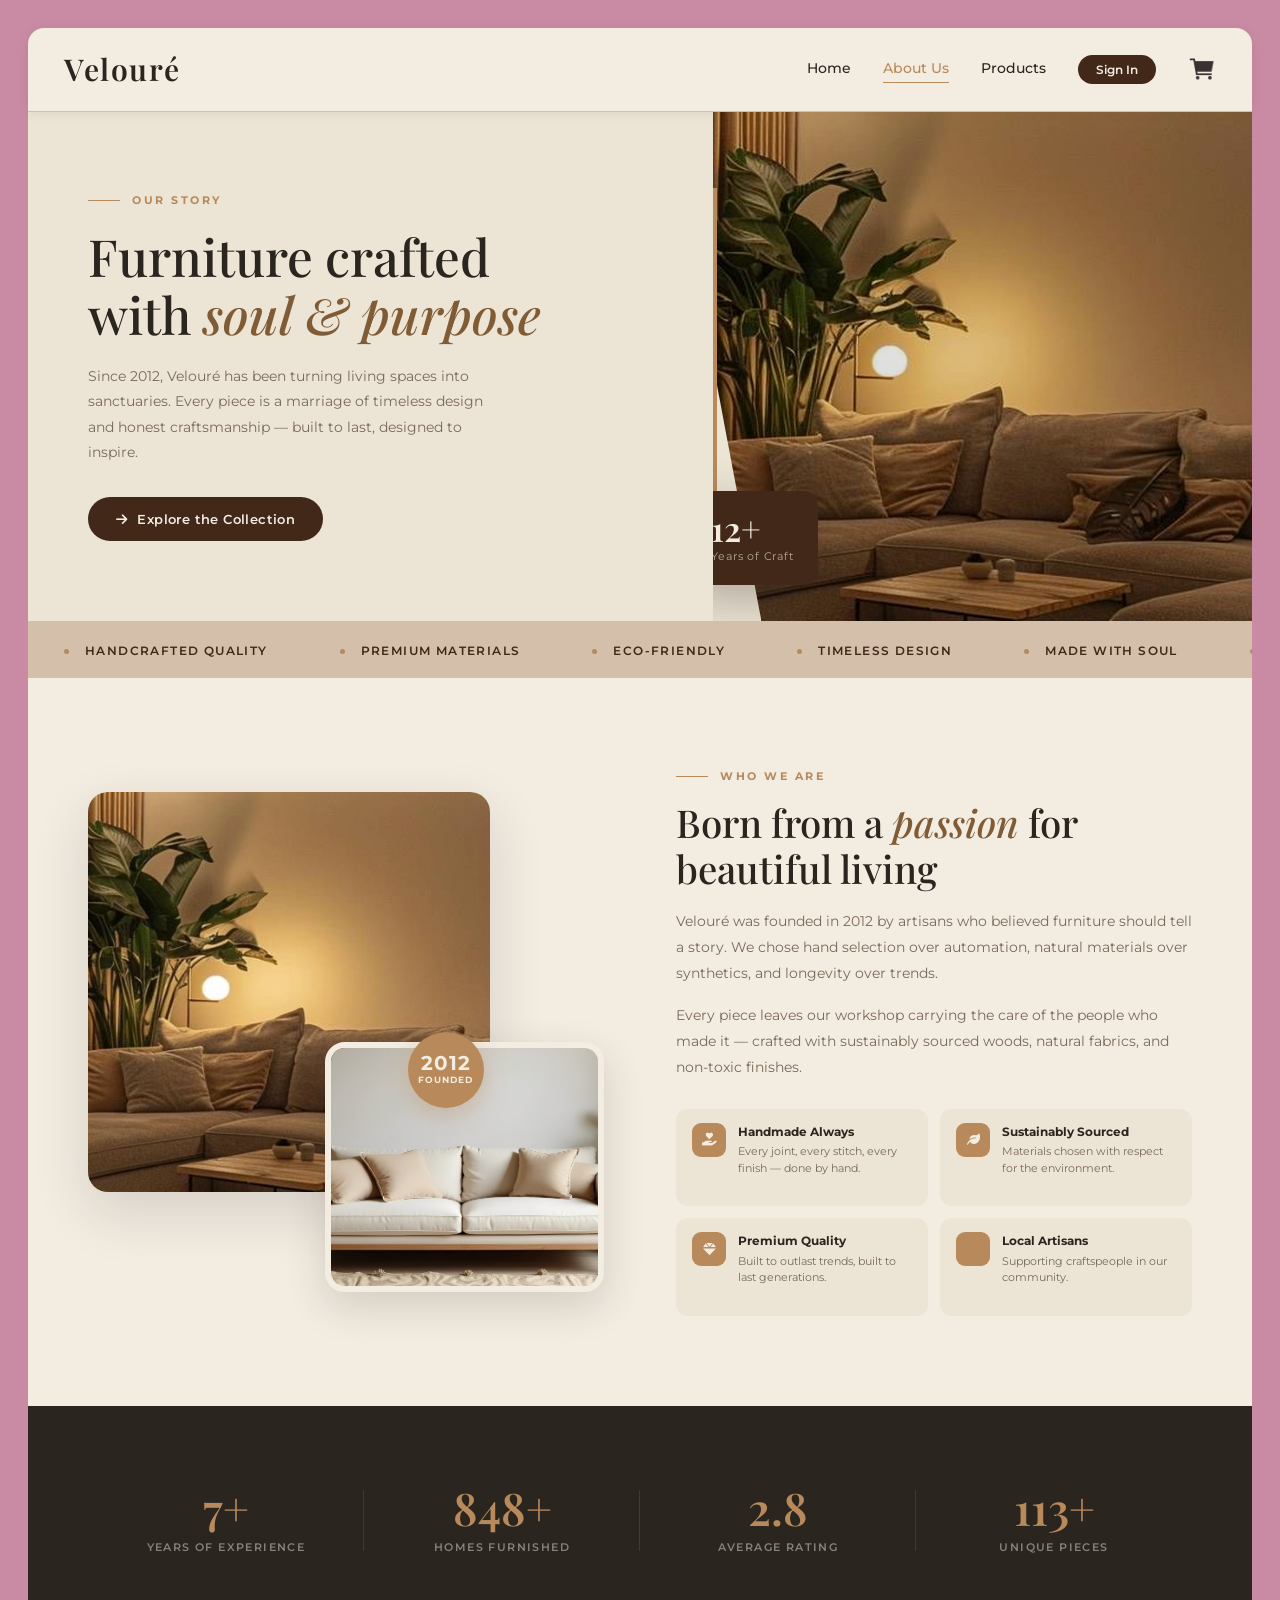
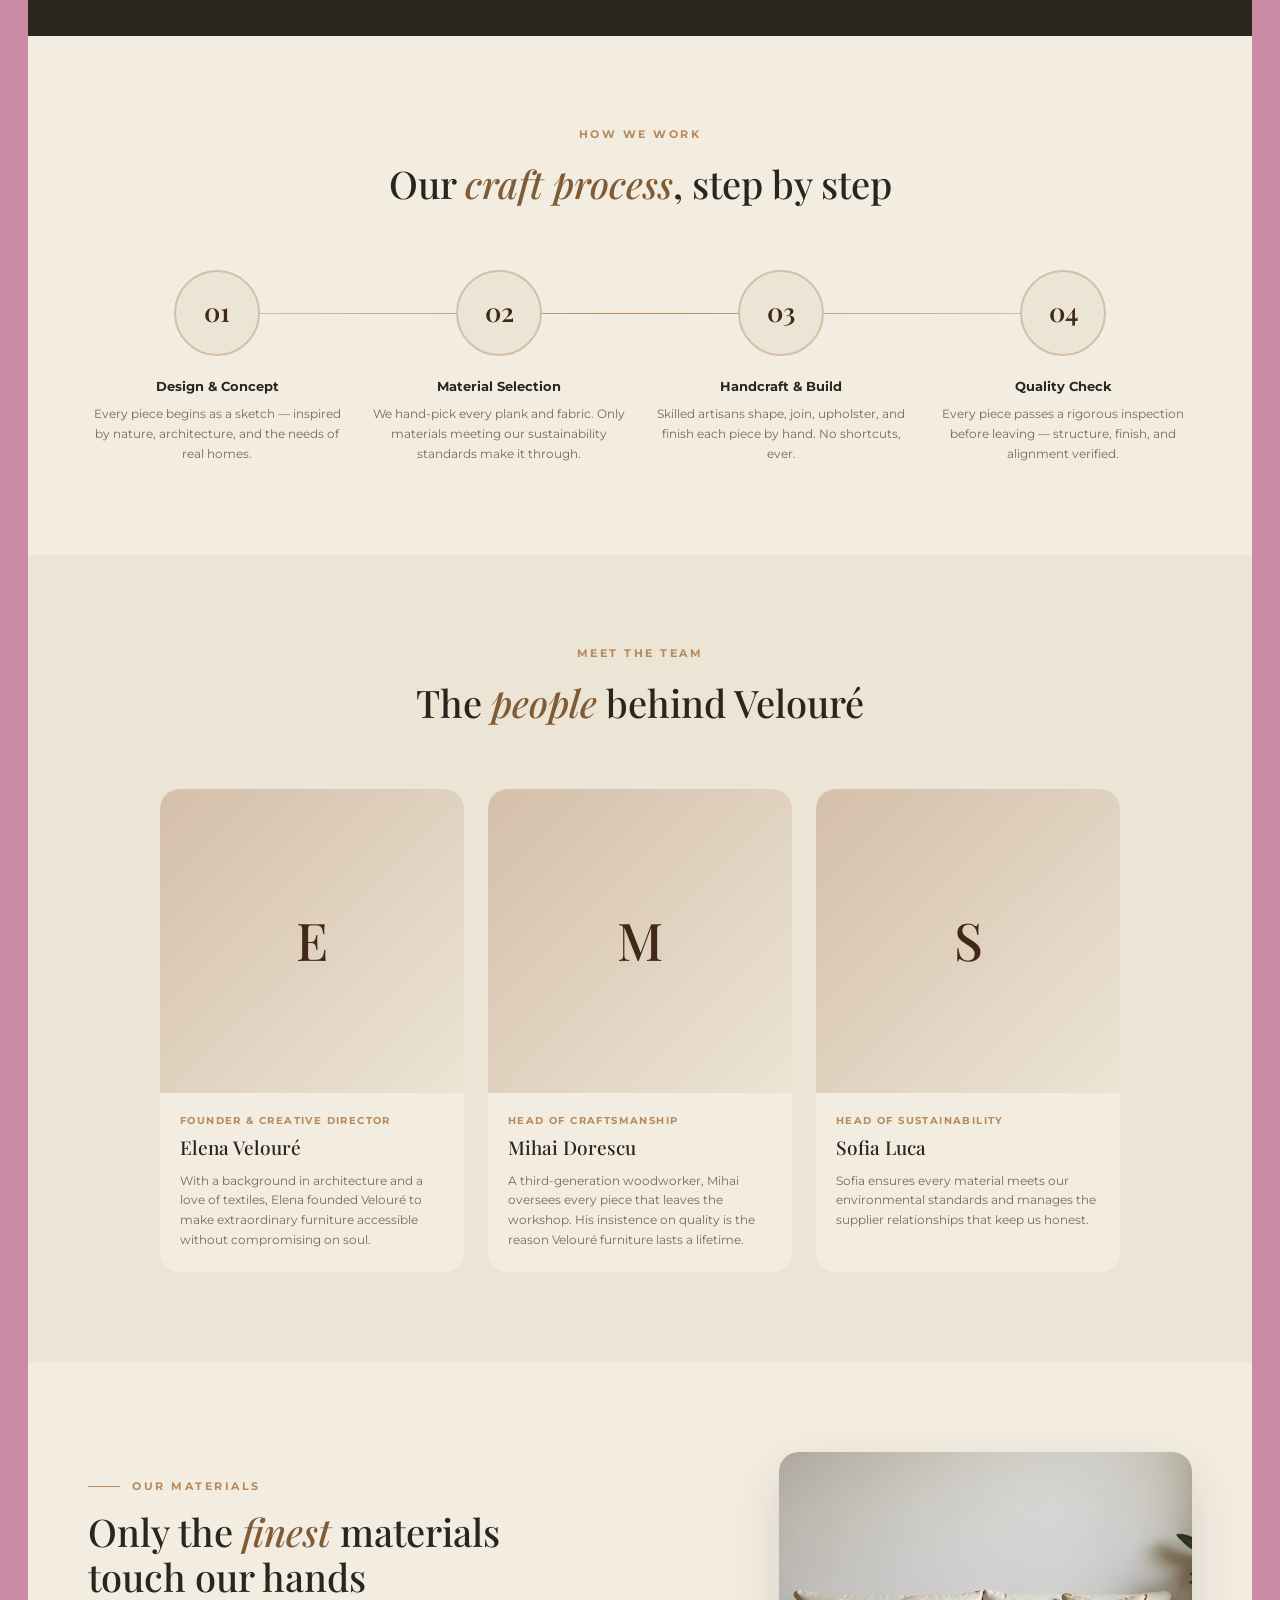
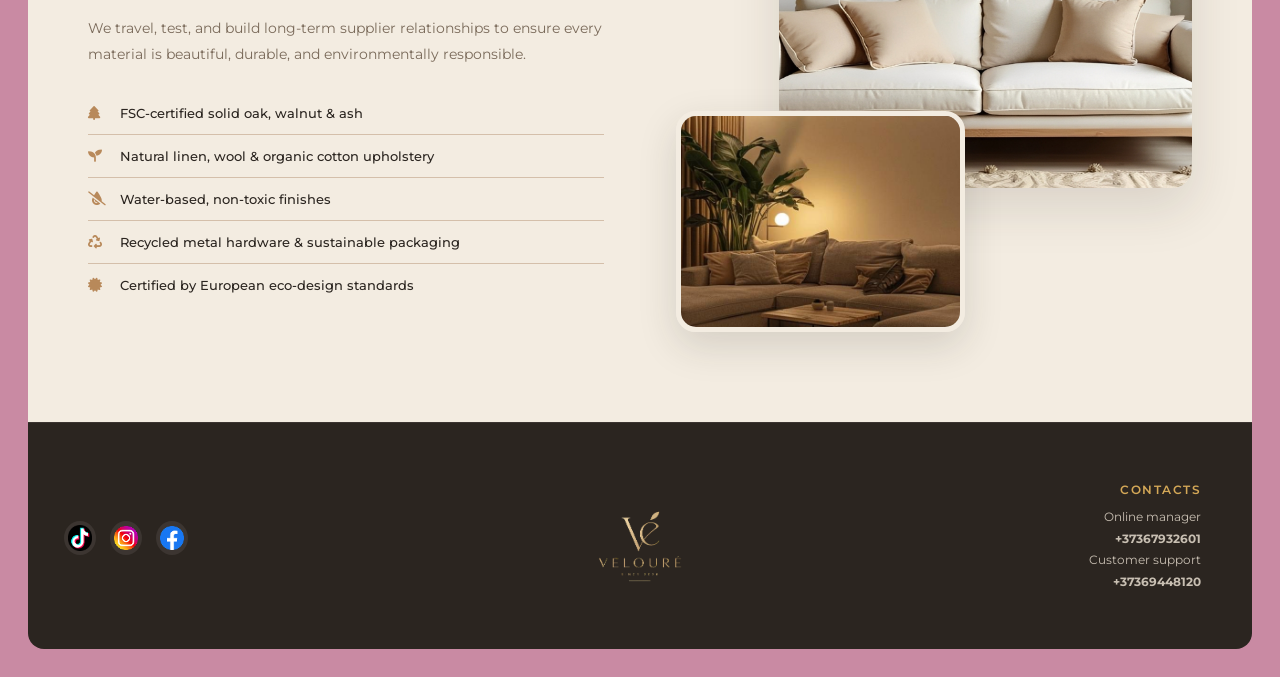
==== about.html @ 5eaf5b2e "hihihi" ====
<!DOCTYPE html>
<html lang="en">
<head>
  <meta charset="UTF-8">
  <meta name="viewport" content="width=device-width, initial-scale=1.0">
  <title>Velouré — About Us</title>
  <link rel="stylesheet" href="https://cdnjs.cloudflare.com/ajax/libs/font-awesome/6.0.0/css/all.min.css">
  <link href="https://fonts.googleapis.com/css2?family=Montserrat:wght@300;400;500;600;700&display=swap" rel="stylesheet">
  <link href="https://fonts.googleapis.com/css2?family=Playfair+Display:ital,wght@0,400..900;1,400..900&display=swap" rel="stylesheet">
  <link rel="stylesheet" href="style.css">
  <style>
    :root {
      --cream: #f3ece1; --beige: #ece4d4; --tan: #d4bfaa;
      --gold: #b8895a;  --brown: #412819; --dark: #2b2520;
      --pink: #c98aa3;  --muted: #7a6a5a; --warm: #805c36;
    }
    *, *::before, *::after { box-sizing: border-box; margin: 0; padding: 0; }
    html { scroll-behavior: smooth; }
    body { font-family: "Montserrat", sans-serif; background: var(--pink); padding: 28px; color: var(--dark); -webkit-font-smoothing: antialiased; overflow-x: hidden; }
    img { max-width: 100%; display: block; }
    a { text-decoration: none; color: inherit; }

    /* ── NAVBAR ── */
    .navbar { display:flex; align-items:center; justify-content:space-between; padding:18px 36px; background:var(--cream); border-radius:16px 16px 0 0; border-bottom:1.5px solid var(--tan); box-shadow:0 2px 12px rgba(65,40,25,.07); position:relative; z-index:100; }
    .logo { font-family:"Playfair Display",serif; font-size:30px; font-weight:600; letter-spacing:1.5px; color:var(--dark); }
    .nav-links { display:flex; align-items:center; gap:32px; margin-left:auto; }
    .nav-links a { font-size:14px; font-weight:500; color:var(--dark); position:relative; transition:color .25s; }
    .nav-links a::after { content:""; position:absolute; left:0; bottom:-3px; width:0; height:1px; background:var(--gold); transition:width .3s; }
    .nav-links a:hover { color:var(--gold); }
    .nav-links a:hover::after, .nav-links a.active::after { width:100%; }
    .nav-links a.active { color:var(--gold); }
    .nav-links img { width:28px; height:28px; object-fit:contain; cursor:pointer; transition:transform .25s; }
    .nav-links img:hover { transform:scale(1.12); }

    /* ── HERO ── */
    .about-hero { background:var(--cream); display:flex; align-items:stretch; min-height:500px; overflow:hidden; }
    .hero-left { flex:1; background:var(--beige); padding:80px 60px; display:flex; flex-direction:column; justify-content:center; position:relative; z-index:2; }
    .hero-left::after { content:""; position:absolute; right:-48px; top:0; bottom:0; width:96px; background:var(--beige); clip-path:polygon(0 0,0% 100%,100% 100%); z-index:1; }

    .hero-eyebrow { font-size:11px; font-weight:700; letter-spacing:2.5px; text-transform:uppercase; color:var(--gold); margin-bottom:18px; display:flex; align-items:center; gap:12px; }
    .hero-eyebrow::before { content:""; display:block; width:32px; height:1px; background:var(--gold); }

    .hero-left h1 { font-family:"Playfair Display",serif; font-size:clamp(32px,4vw,58px); font-weight:500; line-height:1.15; color:var(--dark); margin-bottom:20px; }
    .hero-left h1 em { font-style:italic; color:var(--warm); }
    .hero-left p { font-size:14px; line-height:1.8; color:var(--muted); max-width:420px; margin-bottom:32px; }

    .hero-cta { display:inline-flex; align-items:center; gap:10px; background:var(--brown); color:var(--cream); padding:12px 28px; border-radius:30px; font-size:13px; font-weight:600; letter-spacing:.4px; transition:background .25s, transform .2s; width:fit-content; }
    .hero-cta:hover { background:#6b4226; transform:translateY(-2px); }

    .hero-right { width:44%; position:relative; overflow:hidden; }
    .hero-right img { width:100%; height:100%; object-fit:cover; filter:brightness(.88) saturate(1.1); }
    .hero-right::before { content:""; position:absolute; left:0; top:15%; bottom:15%; width:4px; background:var(--gold); z-index:3; }

    .hero-stat-card { position:absolute; bottom:36px; left:-26px; background:var(--brown); color:var(--cream); border-radius:14px; padding:20px 24px; z-index:4; box-shadow:0 16px 48px rgba(43,37,32,.3); animation:floatIn .8s .3s ease both; }
    @keyframes floatIn { from{opacity:0;transform:translateY(16px)} to{opacity:1;transform:translateY(0)} }
    .hero-stat-card .hsc-num { font-family:"Playfair Display",serif; font-size:34px; font-weight:600; line-height:1; margin-bottom:3px; }
    .hero-stat-card .hsc-lbl { font-size:11px; opacity:.65; letter-spacing:.8px; }

    /* ── MARQUEE ── */
    .marquee-strip { background:var(--tan); padding:16px 0; overflow:hidden; white-space:nowrap; }
    .marquee-track { display:inline-flex; animation:marquee 28s linear infinite; }
    .marquee-item { display:inline-flex; align-items:center; gap:16px; padding:0 36px; font-size:12px; font-weight:600; text-transform:uppercase; letter-spacing:1.4px; color:var(--brown); }
    .marquee-dot { width:5px; height:5px; background:var(--gold); border-radius:50%; flex-shrink:0; }
    @keyframes marquee { 0%{transform:translateX(0)} 100%{transform:translateX(-50%)} }

    /* ── STORY ── */
    .story-section { background:var(--cream); padding:90px 60px; }
    .story-inner { display:grid; grid-template-columns:1fr 1fr; gap:72px; max-width:1140px; margin:0 auto; align-items:center; }

    .story-images { position:relative; height:500px; }
    .story-img-main { position:absolute; top:0; left:0; width:78%; height:80%; border-radius:20px; overflow:hidden; box-shadow:0 20px 56px rgba(43,37,32,.14); }
    .story-img-main img { width:100%; height:100%; object-fit:cover; }
    .story-img-accent { position:absolute; bottom:0; right:0; width:54%; height:50%; border-radius:20px; overflow:hidden; border:6px solid var(--cream); box-shadow:0 14px 40px rgba(43,37,32,.16); }
    .story-img-accent img { width:100%; height:100%; object-fit:cover; }
    .year-badge { position:absolute; top:48%; left:62%; background:var(--gold); color:var(--cream); border-radius:50%; width:76px; height:76px; display:flex; flex-direction:column; align-items:center; justify-content:center; font-size:9px; font-weight:700; letter-spacing:1px; text-transform:uppercase; z-index:5; box-shadow:0 8px 24px rgba(184,137,90,.4); }
    .year-badge span { font-size:20px; font-weight:700; line-height:1; }

    .section-eyebrow { font-size:11px; font-weight:700; letter-spacing:2.5px; text-transform:uppercase; color:var(--gold); margin-bottom:14px; display:flex; align-items:center; gap:12px; }
    .section-eyebrow::before { content:""; display:block; width:32px; height:1px; background:var(--gold); }

    .story-text h2 { font-family:"Playfair Display",serif; font-size:clamp(26px,3vw,40px); font-weight:500; line-height:1.2; color:var(--dark); margin-bottom:18px; }
    .story-text h2 em { font-style:italic; color:var(--warm); }
    .story-text p { font-size:14px; line-height:1.85; color:var(--muted); margin-bottom:16px; }

    .story-values { display:grid; grid-template-columns:1fr 1fr; gap:12px; margin-top:28px; }
    .sv-item { background:var(--beige); border-radius:12px; padding:14px 16px; display:flex; align-items:flex-start; gap:12px; transition:transform .25s, box-shadow .25s; }
    .sv-item:hover { transform:translateY(-3px); box-shadow:0 8px 24px rgba(43,37,32,.09); }
    .sv-icon { width:34px; height:34px; flex-shrink:0; background:var(--gold); border-radius:9px; display:flex; align-items:center; justify-content:center; color:var(--cream); font-size:13px; }
    .sv-info h4 { font-size:12px; font-weight:700; color:var(--dark); margin-bottom:2px; }
    .sv-info p { font-size:11px; color:var(--muted); line-height:1.5; }

    /* ── STATS ── */
    .stats-band { background:var(--dark); padding:64px 60px; }
    .stats-inner { max-width:1140px; margin:0 auto; display:grid; grid-template-columns:repeat(4,1fr); }
    .stat-block { text-align:center; padding:16px 10px; position:relative; }
    .stat-block:not(:last-child)::after { content:""; position:absolute; right:0; top:20%; bottom:20%; width:1px; background:rgba(246,241,234,.1); }
    .stat-block .sb-num { font-family:"Playfair Display",serif; font-size:clamp(34px,3.5vw,50px); font-weight:600; color:var(--gold); line-height:1; margin-bottom:8px; }
    .stat-block .sb-lbl { font-size:11px; font-weight:600; letter-spacing:1.4px; text-transform:uppercase; color:rgba(246,241,234,.45); }

    /* ── PROCESS ── */
    .process-section { background:var(--cream); padding:90px 60px; }
    .section-header { text-align:center; margin-bottom:56px; }
    .section-header .eyebrow { font-size:11px; font-weight:700; letter-spacing:2.5px; text-transform:uppercase; color:var(--gold); margin-bottom:12px; }
    .section-header h2 { font-family:"Playfair Display",serif; font-size:clamp(24px,3vw,38px); font-weight:500; color:var(--dark); }
    .section-header h2 em { font-style:italic; color:var(--warm); }

    .process-grid { display:grid; grid-template-columns:repeat(4,1fr); gap:24px; max-width:1140px; margin:0 auto; position:relative; }
    .process-grid::before { content:""; position:absolute; top:43px; left:calc(12.5% + 10px); right:calc(12.5% + 10px); height:1px; background:linear-gradient(to right,var(--tan),var(--gold),var(--tan)); z-index:0; }

    .process-step { text-align:center; position:relative; z-index:1; opacity:0; transform:translateY(18px); transition:opacity .5s ease,transform .5s ease; }
    .process-step.show { opacity:1; transform:translateY(0); }
    .ps-num { width:86px; height:86px; border-radius:50%; background:var(--beige); border:2px solid var(--tan); display:flex; align-items:center; justify-content:center; margin:0 auto 20px; font-family:"Playfair Display",serif; font-size:26px; font-weight:600; color:var(--brown); transition:background .3s,border-color .3s,transform .3s; }
    .process-step:hover .ps-num { background:var(--gold); border-color:var(--gold); color:var(--cream); transform:scale(1.07); }
    .ps-title { font-size:13px; font-weight:700; color:var(--dark); margin-bottom:8px; }
    .ps-desc { font-size:12px; color:var(--muted); line-height:1.7; }

    /* ── TEAM ── */
    .team-section { background:var(--beige); padding:90px 60px; }
    .team-grid { display:grid; grid-template-columns:repeat(3,1fr); gap:24px; max-width:960px; margin:48px auto 0; }

    .team-card { background:var(--cream); border-radius:20px; overflow:hidden; opacity:0; transform:translateY(22px); transition:opacity .5s ease,transform .5s ease,box-shadow .3s; }
    .team-card.show { opacity:1; transform:translateY(0); }
    .team-card:hover { transform:translateY(-5px); box-shadow:0 18px 48px rgba(43,37,32,.13); }

    .tc-avatar { width:100%; aspect-ratio:1; background:linear-gradient(135deg,var(--tan) 0%,var(--beige) 100%); display:flex; align-items:center; justify-content:center; font-family:"Playfair Display",serif; font-size:52px; color:var(--brown); font-weight:500; }
    .tc-body { padding:20px 20px 22px; }
    .tc-role { font-size:10px; font-weight:700; letter-spacing:1.4px; text-transform:uppercase; color:var(--gold); margin-bottom:5px; }
    .tc-name { font-family:"Playfair Display",serif; font-size:19px; font-weight:500; color:var(--dark); margin-bottom:8px; }
    .tc-bio { font-size:12px; color:var(--muted); line-height:1.65; }

    /* ── MATERIALS ── */
    .materials-section { background:var(--cream); padding:90px 60px; }
    .materials-inner { max-width:1140px; margin:0 auto; display:grid; grid-template-columns:1fr 1fr; gap:72px; align-items:center; }
    .mat-text h2 { font-family:"Playfair Display",serif; font-size:clamp(24px,3vw,38px); font-weight:500; color:var(--dark); margin-bottom:16px; line-height:1.2; }
    .mat-text h2 em { font-style:italic; color:var(--warm); }
    .mat-text p { font-size:14px; line-height:1.85; color:var(--muted); margin-bottom:24px; }
    .mat-list { list-style:none; }
    .mat-list li { display:flex; align-items:center; gap:14px; padding:11px 0; border-bottom:1px solid var(--tan); font-size:13px; color:var(--dark); font-weight:500; }
    .mat-list li:last-child { border:none; }
    .mat-list li i { color:var(--gold); font-size:14px; width:18px; flex-shrink:0; }

    .mat-visual { position:relative; height:480px; }
    .mat-img-a { position:absolute; top:0; right:0; width:80%; height:70%; border-radius:20px; overflow:hidden; box-shadow:0 20px 50px rgba(43,37,32,.13); }
    .mat-img-a img { width:100%; height:100%; object-fit:cover; }
    .mat-img-b { position:absolute; bottom:0; left:0; width:56%; height:46%; border-radius:20px; overflow:hidden; border:5px solid var(--cream); box-shadow:0 14px 38px rgba(43,37,32,.15); }
    .mat-img-b img { width:100%; height:100%; object-fit:cover; }

    /* ── FOOTER ── */
    .footer { background:var(--dark); color:var(--cream); padding:40px 36px 36px; display:grid; grid-template-columns:1fr 1fr 1fr; align-items:center; gap:30px; border-top:1px solid rgba(246,241,234,.08); border-radius:0 0 16px 16px; }
    .footer-social { display:flex; gap:14px; }
    .footer-social a { width:32px; height:34px; display:flex; align-items:center; justify-content:center; border-radius:50%; background:rgba(246,241,234,.08); transition:background .25s,transform .25s; }
    .footer-social a:hover { background:rgba(246,241,234,.18); transform:translateY(-2px); }
    .footer-social img { width:24px; height:26px; object-fit:contain; }
    .footer-logo { display:flex; justify-content:center; }
    .footer-logo img { width:150px; height:150px; object-fit:contain; }
    .footer-contact { text-align:right; padding:0 15px; }
    .footer-contact h3 { font-size:12px; font-weight:600; margin-bottom:8px; letter-spacing:1.5px; text-transform:uppercase; color:#d4a857; }
    .footer-contact p { font-size:12px; color:#c8bfb2; margin-bottom:3px; }

    /* ── REVEAL ── */
    .reveal { opacity:0; transform:translateY(24px); transition:opacity .6s ease,transform .6s ease; }
    .reveal.show { opacity:1; transform:translateY(0); }

    /* ── NAV AUTH ── */
    .btn-sign { background:var(--brown); color:var(--cream); padding:7px 18px; border-radius:20px; font-size:12px; font-weight:600; font-family:"Montserrat",sans-serif; border:none; cursor:pointer; transition:background .25s; }
    .btn-sign:hover { background:#6b4226; }
    .user-pill { display:flex; align-items:center; gap:7px; background:var(--beige); border-radius:20px; padding:6px 14px 6px 10px; font-size:12px; font-weight:600; color:var(--brown); cursor:pointer; border:1px solid var(--tan); }

    /* ── HAMBURGER ── */
    .hamburger { display:none; flex-direction:column; gap:5px; padding:6px; background:none; border:none; cursor:pointer; }
    .hamburger span { display:block; width:22px; height:2px; background:var(--dark); border-radius:2px; transition:transform .3s,opacity .3s; }
    .hamburger.open span:nth-child(1) { transform:translateY(7px) rotate(45deg); }
    .hamburger.open span:nth-child(2) { opacity:0; }
    .hamburger.open span:nth-child(3) { transform:translateY(-7px) rotate(-45deg); }

    /* ── RESPONSIVE ── */
    @media (max-width:1024px) {
      .story-inner, .materials-inner { grid-template-columns:1fr; gap:44px; }
      .story-images, .mat-visual { height:360px; }
      .process-grid { grid-template-columns:repeat(2,1fr); }
      .process-grid::before { display:none; }
      .stats-inner { grid-template-columns:repeat(2,1fr); }
      .team-grid { grid-template-columns:repeat(2,1fr); }
    }
    @media (max-width:720px) {
      body { padding:10px; }
      .about-hero { flex-direction:column; min-height:auto; }
      .hero-left { padding:44px 24px; }
      .hero-left::after { display:none; }
      .hero-right { width:100%; height:260px; }
      .hero-stat-card { left:16px; bottom:16px; }
      .story-section, .process-section, .team-section, .materials-section { padding:60px 24px; }
      .stats-band { padding:48px 24px; }
      .story-values { grid-template-columns:1fr; }
      .team-grid { grid-template-columns:1fr; max-width:340px; }
      .footer { grid-template-columns:1fr; text-align:center; }
      .footer-social, .footer-logo { justify-content:center; }
      .footer-contact { text-align:center; }
      .hamburger { display:flex; }
      .nav-links { display:none; flex-direction:column; position:absolute; top:70px; right:20px; background:var(--cream); border-radius:12px; padding:18px 26px; gap:16px; z-index:99; box-shadow:0 8px 30px rgba(0,0,0,.12); }
      .nav-links.mobile-open { display:flex; }
    }
    @media (max-width:480px) {
      .stats-inner { grid-template-columns:1fr 1fr; }
      .stat-block:not(:last-child)::after { display:none; }
      .process-grid { grid-template-columns:1fr; }
    }
  </style>
</head>
<body>

  <!-- NAVBAR -->
  <header class="navbar">
    <div class="logo">Velouré</div>
    <nav class="nav-links">
      <a href="index.html">Home</a>
      <a href="about.html" class="active">About Us</a>
      <a href="products.html">Products</a>
      <div id="nav-auth"></div>
      <div style="position:relative;display:inline-flex;">
        <img src="images/cart.png" alt="Cart" onclick="window.location.href='cart.html'">
        <span id="cart-badge" style="position:absolute;top:-6px;right:-6px;background:#b8895a;color:#fff;border-radius:50%;width:16px;height:16px;font-size:10px;display:none;align-items:center;justify-content:center;font-weight:600;"></span>
      </div>
    </nav>
  </header>

  <!-- HERO -->
  <section class="about-hero">
    <div class="hero-left">
      <div class="hero-eyebrow">Our Story</div>
      <h1>Furniture crafted<br>with <em>soul & purpose</em></h1>
      <p>Since 2012, Velouré has been turning living spaces into sanctuaries. Every piece is a marriage of timeless design and honest craftsmanship — built to last, designed to inspire.</p>
      <a href="products.html" class="hero-cta">
        <i class="fa-solid fa-arrow-right"></i> Explore the Collection
      </a>
    </div>
    <div class="hero-right">
      <img src="images/image 41.png" alt="Velouré Interior" onerror="this.parentElement.style.background='#d4bfaa'">
      <div class="hero-stat-card">
        <div class="hsc-num">12+</div>
        <div class="hsc-lbl">Years of Craft</div>
      </div>
    </div>
  </section>

  <!-- MARQUEE -->
  <div class="marquee-strip">
    <div class="marquee-track">
      <span class="marquee-item"><span class="marquee-dot"></span>Handcrafted Quality</span>
      <span class="marquee-item"><span class="marquee-dot"></span>Premium Materials</span>
      <span class="marquee-item"><span class="marquee-dot"></span>Eco-Friendly</span>
      <span class="marquee-item"><span class="marquee-dot"></span>Timeless Design</span>
      <span class="marquee-item"><span class="marquee-dot"></span>Made with Soul</span>
      <span class="marquee-item"><span class="marquee-dot"></span>1500+ Homes</span>
      <span class="marquee-item"><span class="marquee-dot"></span>Handcrafted Quality</span>
      <span class="marquee-item"><span class="marquee-dot"></span>Premium Materials</span>
      <span class="marquee-item"><span class="marquee-dot"></span>Eco-Friendly</span>
      <span class="marquee-item"><span class="marquee-dot"></span>Timeless Design</span>
      <span class="marquee-item"><span class="marquee-dot"></span>Made with Soul</span>
      <span class="marquee-item"><span class="marquee-dot"></span>1500+ Homes</span>
    </div>
  </div>

  <!-- STORY -->
  <section class="story-section">
    <div class="story-inner">
      <div class="story-images reveal">
        <div class="story-img-main">
          <img src="images/image 41.png" alt="Workshop" onerror="this.parentElement.style.background='#ece4d4'">
        </div>
        <div class="story-img-accent">
          <img src="images/image-40.png" alt="Detail" onerror="this.parentElement.style.background='#d4bfaa'">
        </div>
        <div class="year-badge"><span>2012</span>Founded</div>
      </div>

      <div class="story-text reveal">
        <div class="section-eyebrow">Who We Are</div>
        <h2>Born from a <em>passion</em> for beautiful living</h2>
        <p>Velouré was founded in 2012 by artisans who believed furniture should tell a story. We chose hand selection over automation, natural materials over synthetics, and longevity over trends.</p>
        <p>Every piece leaves our workshop carrying the care of the people who made it — crafted with sustainably sourced woods, natural fabrics, and non-toxic finishes.</p>

        <div class="story-values">
          <div class="sv-item">
            <div class="sv-icon"><i class="fa-solid fa-hand-holding-heart"></i></div>
            <div class="sv-info"><h4>Handmade Always</h4><p>Every joint, every stitch, every finish — done by hand.</p></div>
          </div>
          <div class="sv-item">
            <div class="sv-icon"><i class="fa-solid fa-leaf"></i></div>
            <div class="sv-info"><h4>Sustainably Sourced</h4><p>Materials chosen with respect for the environment.</p></div>
          </div>
          <div class="sv-item">
            <div class="sv-icon"><i class="fa-solid fa-gem"></i></div>
            <div class="sv-info"><h4>Premium Quality</h4><p>Built to outlast trends, built to last generations.</p></div>
          </div>
          <div class="sv-item">
            <div class="sv-icon"><i class="fa-solid fa-people-group"></i></div>
            <div class="sv-info"><h4>Local Artisans</h4><p>Supporting craftspeople in our community.</p></div>
          </div>
        </div>
      </div>
    </div>
  </section>

  <!-- STATS -->
  <section class="stats-band">
    <div class="stats-inner">
      <div class="stat-block">
        <div class="sb-num" data-target="12" data-suffix="+">0</div>
        <div class="sb-lbl">Years of Experience</div>
      </div>
      <div class="stat-block">
        <div class="sb-num" data-target="1500" data-suffix="+">0</div>
        <div class="sb-lbl">Homes Furnished</div>
      </div>
      <div class="stat-block">
        <div class="sb-num" data-target="4.9" data-decimal="1">0</div>
        <div class="sb-lbl">Average Rating</div>
      </div>
      <div class="stat-block">
        <div class="sb-num" data-target="200" data-suffix="+">0</div>
        <div class="sb-lbl">Unique Pieces</div>
      </div>
    </div>
  </section>

  <!-- PROCESS -->
  <section class="process-section">
    <div class="section-header reveal">
      <div class="eyebrow">How We Work</div>
      <h2>Our <em>craft process</em>, step by step</h2>
    </div>
    <div class="process-grid">
      <div class="process-step">
        <div class="ps-num">01</div>
        <div class="ps-title">Design & Concept</div>
        <div class="ps-desc">Every piece begins as a sketch — inspired by nature, architecture, and the needs of real homes.</div>
      </div>
      <div class="process-step">
        <div class="ps-num">02</div>
        <div class="ps-title">Material Selection</div>
        <div class="ps-desc">We hand-pick every plank and fabric. Only materials meeting our sustainability standards make it through.</div>
      </div>
      <div class="process-step">
        <div class="ps-num">03</div>
        <div class="ps-title">Handcraft & Build</div>
        <div class="ps-desc">Skilled artisans shape, join, upholster, and finish each piece by hand. No shortcuts, ever.</div>
      </div>
      <div class="process-step">
        <div class="ps-num">04</div>
        <div class="ps-title">Quality Check</div>
        <div class="ps-desc">Every piece passes a rigorous inspection before leaving — structure, finish, and alignment verified.</div>
      </div>
    </div>
  </section>

  <!-- TEAM -->
  <section class="team-section">
    <div class="section-header reveal">
      <div class="eyebrow">Meet the Team</div>
      <h2>The <em>people</em> behind Velouré</h2>
    </div>
    <div class="team-grid">
      <div class="team-card reveal">
        <div class="tc-avatar">E</div>
        <div class="tc-body">
          <div class="tc-role">Founder & Creative Director</div>
          <div class="tc-name">Elena Velouré</div>
          <div class="tc-bio">With a background in architecture and a love of textiles, Elena founded Velouré to make extraordinary furniture accessible without compromising on soul.</div>
        </div>
      </div>
      <div class="team-card reveal">
        <div class="tc-avatar">M</div>
        <div class="tc-body">
          <div class="tc-role">Head of Craftsmanship</div>
          <div class="tc-name">Mihai Dorescu</div>
          <div class="tc-bio">A third-generation woodworker, Mihai oversees every piece that leaves the workshop. His insistence on quality is the reason Velouré furniture lasts a lifetime.</div>
        </div>
      </div>
      <div class="team-card reveal">
        <div class="tc-avatar">S</div>
        <div class="tc-body">
          <div class="tc-role">Head of Sustainability</div>
          <div class="tc-name">Sofia Luca</div>
          <div class="tc-bio">Sofia ensures every material meets our environmental standards and manages the supplier relationships that keep us honest.</div>
        </div>
      </div>
    </div>
  </section>

  <!-- MATERIALS -->
  <section class="materials-section">
    <div class="materials-inner">
      <div class="mat-text reveal">
        <div class="section-eyebrow">Our Materials</div>
        <h2>Only the <em>finest</em> materials touch our hands</h2>
        <p>We travel, test, and build long-term supplier relationships to ensure every material is beautiful, durable, and environmentally responsible.</p>
        <ul class="mat-list">
          <li><i class="fa-solid fa-tree"></i> FSC-certified solid oak, walnut & ash</li>
          <li><i class="fa-solid fa-seedling"></i> Natural linen, wool & organic cotton upholstery</li>
          <li><i class="fa-solid fa-droplet-slash"></i> Water-based, non-toxic finishes</li>
          <li><i class="fa-solid fa-recycle"></i> Recycled metal hardware & sustainable packaging</li>
          <li><i class="fa-solid fa-certificate"></i> Certified by European eco-design standards</li>
        </ul>
      </div>
      <div class="mat-visual reveal">
        <div class="mat-img-a">
          <img src="images/image-40.png" alt="Materials" onerror="this.parentElement.style.background='#ece4d4'">
        </div>
        <div class="mat-img-b">
          <img src="images/image 41.png" alt="Fabric" onerror="this.parentElement.style.background='#d4bfaa'">
        </div>
      </div>
    </div>
  </section>

  <!-- FOOTER -->
  <footer class="footer">
    <div class="footer-social">
      <a href="https://www.tiktok.com/@sweet.corineisan?_r=1&_t=ZS-95hrFQTZhNU"><img src="images/tiktok.png" alt="TikTok"></a>
      <a href="https://www.instagram.com/corina__654?igsh=MTZzbm1tYWtoM2xhbA%3D%3D&utm_source=qr"><img src="images/instagram.png" alt="Instagram"></a>
      <a href="https://www.facebook.com/share/1TyGj3JLKG/?mibextid=wwXIfr"><img src="images/facebook.png" alt="Facebook"></a>
    </div>
    <div class="footer-logo"><img src="images/logo alb.png" alt="Velouré logo"></div>
    <div class="footer-contact">
      <h3>Contacts</h3>
      <p>Online manager</p><p><b>+37367932601</b></p>
      <p>Customer support</p><p><b>+37369448120</b></p>
    </div>
  </footer>

  <script src="script.js"></script>
  <script>
    /* Nav auth */
    function renderAuth() {
      const w = document.getElementById("nav-auth"); if (!w) return;
      try {
        const u = JSON.parse(localStorage.getItem("velour_user"));
        w.innerHTML = u
          ? `<div class="user-pill"><i class="fa-regular fa-circle-user"></i>${u.name.split(" ")[0]}</div>`
          : `<button class="btn-sign" onclick="window.location.href='cart.html'">Sign In</button>`;
      } catch { w.innerHTML = `<button class="btn-sign" onclick="window.location.href='cart.html'">Sign In</button>`; }
    }

    /* Cart badge */
    function syncBadge() {
      try {
        const n = (JSON.parse(localStorage.getItem("velour_cart_items") || "[]")).reduce((s,i)=>s+i.qty,0);
        const b = document.getElementById("cart-badge");
        if (b) { b.textContent = n; b.style.display = n > 0 ? "flex" : "none"; }
      } catch {}
    }

    /* Scroll reveal */
    const obs = new IntersectionObserver(entries => {
      entries.forEach(e => { if (e.isIntersecting) { e.target.classList.add("show"); obs.unobserve(e.target); } });
    }, { threshold: 0.12 });
    document.querySelectorAll(".reveal, .process-step, .team-card").forEach(el => obs.observe(el));

    /* Stagger delays */
    document.querySelectorAll(".process-step").forEach((el, i) => el.style.transitionDelay = `${i * 110}ms`);
    document.querySelectorAll(".team-card").forEach((el, i) => el.style.transitionDelay = `${i * 90}ms`);

    /* Counter animation */
    const cObs = new IntersectionObserver(entries => {
      entries.forEach(e => {
        if (!e.isIntersecting) return;
        cObs.unobserve(e.target);
        const el = e.target;
        const target = parseFloat(el.dataset.target);
        const suffix = el.dataset.suffix || "";
        const isDecimal = !!el.dataset.decimal;
        let start = 0;
        const inc = target / (1500 / 16);
        const timer = setInterval(() => {
          start = Math.min(start + inc, target);
          el.textContent = (isDecimal ? start.toFixed(1) : Math.round(start).toLocaleString()) + suffix;
          if (start >= target) clearInterval(timer);
        }, 16);
      });
    }, { threshold: 0.5 });
    document.querySelectorAll(".sb-num[data-target]").forEach(el => cObs.observe(el));

    /* Mobile nav */
    (function() {
      const nb = document.querySelector(".navbar");
      if (!nb || nb.querySelector(".hamburger")) return;
      const h = document.createElement("button");
      h.className = "hamburger"; h.setAttribute("aria-label", "Toggle menu");
      h.innerHTML = "<span></span><span></span><span></span>";
      nb.appendChild(h);
      const nav = document.querySelector(".nav-links");
      h.addEventListener("click", () => { h.classList.toggle("open"); nav.classList.toggle("mobile-open"); });
    })();

    renderAuth();
    syncBadge();
  </script>
</body>
</html>
---- style.css ----
@import url("https://fonts.googleapis.com/css2?family=Montserrat:wght@300;400;500;600;700&display=swap");
@import url("https://fonts.googleapis.com/css2?family=Playfair+Display:ital,wght@0,400..900;1,400..900&display=swap");
*,
*::before,
*::after {
  box-sizing: border-box;
  margin: 0;
  padding: 0;
}

html { 
    scroll-behavior: smooth; 
}

body {
  font-family: "Montserrat", system-ui, sans-serif;
  color: #2b2520;
  background: #c98aa3;
  line-height: 1.55;
  -webkit-font-smoothing: antialiased;
  overflow-x: hidden;
  padding: 28px;
}

img {
     max-width: 100%; 
    display: block; 
}

a { 
    text-decoration: none; 
    color: inherit; 
}

button { 
    font-family: inherit; 
    cursor: pointer; 
    border: none; 
    background: none; 
}

/* navbar */
.navbar {
  display: flex;
  align-items: center;
  justify-content: space-between;
  padding: 18px 36px;
  background: #f3ece1;
  border-radius: 16px 16px 0 0;
}

.logo {
  font-size: 32px;
  font-weight: 600;
  letter-spacing: 1.5px;
  color: #2b2520;
}

.nav-right { 
    display: none; 
}

.nav-links {
  display: flex;
  align-items: center;
  gap: 34px;
  margin-left: auto;
}

.nav-links a {
  font-size: 18px;
  font-weight: 500;
  color: #2b2520;
  position: relative;
  transition: color 0.25s ease;
}
.nav-links a::after {
  content: "";
  position: absolute;
  left: 0; bottom: -4px;
  width: 0; height: 1px;
  background: #b8895a;
  transition: width 0.3s ease;
}
.nav-links a:hover { color: #b8895a; }
.nav-links a:hover::after { width: 100%; }

.nav-links img {
  width: 32px; height: 32px;
  object-fit: contain;
  cursor: pointer;
  transition: transform 0.25s ease;
}
.nav-links img:hover { transform: scale(1.12); }

/* hero */
h1{ 
  font-size: clamp(24px, 4vw, 48px);
}

h2{
  font-size: clamp(20px, 3vw, 32px);
}

p{
  font-size: clamp(14px, 1.5vw, 18px);
}
.hero {
  position: relative;
  background: #f3ece1;
  padding: 0 36px 36px;
  display: flex;
  justify-content: center;
}

/* wrap hero image + text into one rounded card */
.hero-image {
  position: relative;
  width: 100%;
  border-radius: 18px;
  overflow: hidden;
  aspect-ratio: 16 / 9;
  background: #d8c9b6;
}

.hero-image img {
  width: 100%;
  height: 100%;
  object-fit: cover;
  display: block;
}

.hero-text {
  position: absolute;
  top: 50%;
  left: 50%;
  transform: translate(-50%, -50%);
  padding: 0 20px;
  text-align: center;
  z-index: 2;
  color: #2b2520;
  width: 90%;
  max-width: 600px;
  font-family: "Playfair Display", serif;
}

/* Move .hero-text inside .hero-image visually using absolute layout
   (the original HTML keeps them as siblings, so we anchor against .hero) */
.hero { position: relative; }
.hero .hero-text {
  position: absolute;
  top: 14%;
  left: 50%;
  transform: translateX(-50%);
}


.hero-text h1 {
  font-size: clamp(28px, 5vw, 64px);
  font-weight: 500;
  line-height: 1.2;
  margin-bottom: 22px;
  color: #805C36;
}

.hero-text button {
  background: #412819;
  color: #f3ece1;
  padding: 11px 30px;
  border-radius: 30px;
  font-size: clamp(14px, 1.5vw, 16px);
  font-weight: 500;
  letter-spacing: 0.5px;
  transition: transform 0.25s ease, background 0.25s ease;
}
.hero-text button:hover {
  background: #4a3d33;
  transform: translateY(-2px);
}

/* benefits  */
.benefits {
  display: flex;
  justify-content: center;
  gap: 80px;
  padding: 36px 36px;
  background: #ece4d4;
  flex-wrap: wrap;
}

.benefit {
  display: flex;
  flex-direction: column;
  align-items: center;
  gap: 10px;
  text-align: center;
}

.benefit-icon {
  width: 64px; height: 64px;
  object-fit: contain;
  opacity: 0.85;
}

.benefit p {
  font-size: 24px;
  font-weight: 500;
  color: #362A16;
  letter-spacing: 0.4px;
}

/* products */
.products {
  background: #f3ece1;
  padding-bottom: 80px;
  position: relative;
  overflow: hidden;
}

/* big "Featured Collection" band on grey */
.scroll-text {
  width: 100%;
  overflow: hidden;
  background: #b9b3aa;
  padding: 22px 0;
}

.scroll-track {
  display: flex;
  gap: 80px;
  width: max-content;
  animation: marquee 32s linear infinite;
}

.scroll-track span {
  font-size: clamp(40px, 5.2vw, 64px);
  font-weight: 500;
  white-space: nowrap;
  color: #2b2520;
  letter-spacing: 0.5px;
}

@keyframes marquee {
  0%   { transform: translateX(0); }
  100% { transform: translateX(-50%); }
}

/* featured center area: product grid + arrows */
.product-grid {
  display: grid;
  grid-template-columns: 1fr auto 1fr;
  align-items: center;
  gap: 30px;
  padding: 60px 70px 0;
  position: relative;
  overflow-x: auto;
  scroll-behavior: smooth;
}

/* hide the 4th card visually — Figma shows only 3 in featured row */
.product-grid .card:nth-child(4) { display: none; }

.card {
  background: #ece4d4;
  border-radius: 16px;
  padding: 24px 18px 20px;
  text-align: center;
  transition: transform 0.4s ease, box-shadow 0.4s ease, opacity 0.6s ease;
}

.card img {
  width: 100%;
  height: 180px;
  object-fit: contain;
  margin-bottom: 14px;
}

.card h3 {
  font-size: 14px;
  font-weight: 500;
  margin-bottom: 4px;
  color: #2b2520;
}

.card p {
  font-size: 13px;
  color: #b8895a;
  font-weight: 600;
}

.card:hover {
  transform: translateY(-6px);
  box-shadow: 0 18px 40px rgba(43, 37, 32, 0.12);
}

/* center card (wooden table) gets focus treatment */
.product-grid .card:nth-child(3) {
  background: #ece4d4;
  position: relative;
  padding: 22px 16px 17px;
}
.product-grid .card:nth-child(3) img {
  height: 220px;
  margin-bottom: -15px;
}

.product-grid .card:nth-child(3) h3 {
  margin-bottom: 4px;
  color: #2b2520;
  margin-top: 0;
  margin: 5px 0;
}

/* decorative gold arrows at sides */
.product-grid::before,
.product-grid::after {
  content: "";
  position: absolute;
  top: 50%;
  width: 32px;
  height: 32px;
  border-radius: 50%;
  background: #b8895a;
  transform: translateY(-50%);
  cursor: pointer;
  opacity: 0.85;
  transition: opacity 0.25s ease, transform 0.25s ease;
  background-image: url("data:image/svg+xml;utf8,<svg xmlns='http://www.w3.org/2000/svg' width='20' height='20' viewBox='0 0 24 24' fill='none' stroke='white' stroke-width='2.5' stroke-linecap='round' stroke-linejoin='round'><polyline points='15 18 9 12 15 6'/></svg>");
  background-repeat: no-repeat;
  background-position: center;
}
.product-grid::before { left: 24px; }
.product-grid::after  {
  right: 24px;
  transform: translateY(-50%) rotate(180deg);
}
.product-grid::before:hover,
.product-grid::after:hover { opacity: 1; }

.arrow-click {
  position: absolute;
  top: 50%;
  width: 40px;
  height: 40px;
  transform: translateY(-50%);
  cursor: pointer;
  z-index: 10;
  z-index: 999;
}

.arrow-click.left {
  left: 20px;
}

.arrow-click.right {
  right: 20px;
}

button { 
    font-family: inherit; 
    cursor: pointer; 
    border: none; 
    background: none; 
}

.products button {
  background: transparent;
  border: 1px solid #2b2520;
  padding: 6px 14px;
  border-radius: 20px;
  font-weight: 500;
  letter-spacing: 0.5px;
  transition: transform 0.25s ease, background 0.25s ease;
}
.products button:hover {
  background: #2b2520;
  transform: translateY(-2px);
  color: #f3ece1;
}

.products button.added {
      background: #7a9a6a;
    }

.products-see {
  text-align: center;
  margin-top: 40px;
  margin-bottom: -20px;
}
.products-see button {
  background: #1b150ba1;
  display: inline-block;
  padding: 10px 28px;
  border-radius: 5px;
  font-size: clamp(12px, 1.5vw, 14px);
  font-weight: 500;
  letter-spacing: 0.5px;
  transition: transform 0.25s ease, background 0.25s ease;
}

.products-see button:hover {
  background: #000000;
  transform: translateY(-2px);
}

/* about  */
.about {
  position: relative;
  padding: 0;
  background: #f3ece1;
  height: 460px;
  overflow: hidden;
}

.about .hero-image {
  position: absolute;
  inset: 0;
  border-radius: 0;
  aspect-ratio: auto;
}

.about .hero-image img {
  width: 100%;
  height: 100%;
  object-fit: cover;
  filter: brightness(0.65);
}

.about-text {
  position: absolute;
  top: 50%;
  right: 8%;
  transform: translateY(-50%);
  background: rgba(43, 37, 32, 0.78);
  backdrop-filter: blur(8px);
  color: #f3ece1;
  padding: 36px 36px;
  border-radius: 12px;
  max-width: 360px;
  z-index: 2;
}

.about-text h2 {
  font-size: 24px;
  font-weight: 500;
  margin-bottom: 14px;
}

.about-text p {
  font-size: 12px;
  line-height: 1.7;
  margin-bottom: 22px;
  color: #e8dfd2;
}

.about-text button {
  background: transparent;
  color: #f3ece1;
  border: 1px solid #f3ece1;
  padding: 9px 24px;
  border-radius: 30px;
  font-size: 11px;
  font-weight: 500;
  letter-spacing: 0.5px;
  transition: background 0.25s ease, color 0.25s ease;
}
.about-text button:hover {
  background: #f3ece1;
  color: #2b2520;
}

/* stats */
.stats {
  display: flex;
  justify-content: center;
  align-items: center;
  gap: 90px;
  padding: 36px;
  background: #2b2520;
  color: #f3ece1;
  flex-wrap: wrap;
}

.stat {
  text-align: center;
  position: relative;
}

.stat:not(:last-child)::after {
  content: "";
  position: absolute;
  right: -45px;
  top: 50%;
  transform: translateY(-50%);
  height: 36px;
  width: 1px;
  background: rgba(246, 241, 234, 0.2);
}

.stat h2 {
  font-size: 26px;
  font-weight: 500;
  margin-bottom: 2px;
}

.stat p {
  font-size: 11px;
  letter-spacing: 1px;
  text-transform: uppercase;
  color: #c8bfb2;
}

/* reviews */
.reviews {
  background: #2b2520;
  padding: 20px 36px 60px;
}

.reviews-container {
  display: grid;
  grid-template-columns: repeat(3, 1fr);
  gap: 20px;
  max-width: 1100px;
  margin: 0 auto;
}

.review-card {
  background: #3a322b;
  border-radius: 12px;
  padding: 22px 20px;
  color: #f3ece1;
  display: flex;
  flex-direction: column;
  gap: 10px;
  transition: transform 0.3s ease;
}

.review-card:hover { transform: translateY(-4px); }

.review-img {
  width: 42px;
  height: 42px;
  border-radius: 50%;
  object-fit: cover;
}

.review-card h3 {
  font-size: 12px;
  font-weight: 500;
  color: #f3ece1;
}

.stars {
  display: flex;
  gap: 3px;
  color: #d4a857;
  font-size: 11px;
}

.review-card p {
  font-size: 12px;
  line-height: 1.6;
  color: #c8bfb2;
}

/* footer */
.footer {
  background: #2b2520;
  color: #f3ece1;
  padding: 40px 36px 36px;
  display: grid;
  grid-template-columns: 1fr 1fr 1fr;
  align-items: center;
  gap: 30px;
  border-top: 1px solid rgba(246, 241, 234, 0.08);
  border-radius: 0 0 16px 16px;
}

.footer-social {
  display: flex;
  gap: 14px;
}

.footer-social a {
  width: 32px; height: 34px;
  display: flex;
  align-items: center;
  justify-content: center;
  border-radius: 50%;
  background: rgba(246, 241, 234, 0.08);
  transition: background 0.25s ease, transform 0.25s ease;
}
.footer-social a:hover {
  background: rgba(246, 241, 234, 0.18);
  transform: translateY(-2px);
}
.footer-social img {
  width: 24px; height: 26px;
  object-fit: contain;
}

.footer-logo { display: flex; justify-content: center; }
.footer-logo img { 
    width: 150px;
    height: 150px;
    object-fit: contain; 
}

.footer-contact { text-align: right; padding: 0px 15px;}
.footer-contact h3 {
  font-size: 12px;
  font-weight: 600;
  margin-bottom: 8px;
  letter-spacing: 1.5px;
  text-transform: uppercase;
  color: #d4a857;
}
.footer-contact p {
  font-size: 12px;
  color: #c8bfb2;
  margin-bottom: 3px;
}

/* responsive */
@media (max-width: 1024px) {
  body { padding: 16px; }

  .product-grid {
    grid-template-columns: 1fr 1fr;
    padding: 40px 30px 0;
  }
  .product-grid::before,
  .product-grid::after { display: none; }
  .circle-text { display: none; }
  .product-grid .card:nth-child(3) { background: #ece4d4; padding: 24px 18px 20px; }

  .reviews-container { grid-template-columns: 1fr; }

  .about { height: auto; padding: 60px 24px; }
  .about-text {
    position: relative;
    right: auto;
    top: auto;
    transform: none;
    margin: 0 auto;
  }

  .footer {
    grid-template-columns: 1fr;
    text-align: center;
  }
  .footer-social,
  .footer-logo { justify-content: center; }
  .footer-contact { text-align: center; }
}

@media (max-width: 640px) {
  body { padding: 10px; }

  .navbar { padding: 14px 20px; }
  .nav-links { gap: 16px; }
  .nav-links a { font-size: 11px; }

  .benefits { gap: 28px; padding: 26px 20px; }

  .product-grid { grid-template-columns: 1fr; padding: 30px 20px 0; }

  .stats { gap: 40px; padding: 28px 20px; }
  .stat:not(:last-child)::after { right: -20px; height: 26px; }

  .about-text { padding: 28px 24px; }
  .reviews, .footer { padding-left: 20px; padding-right: 20px; }

  .hero { padding: 0 16px 16px; }
  .hero .hero-text { top: 8%; }
  .hero-text h1 { font-size: 22px; margin-bottom: 14px; }
}
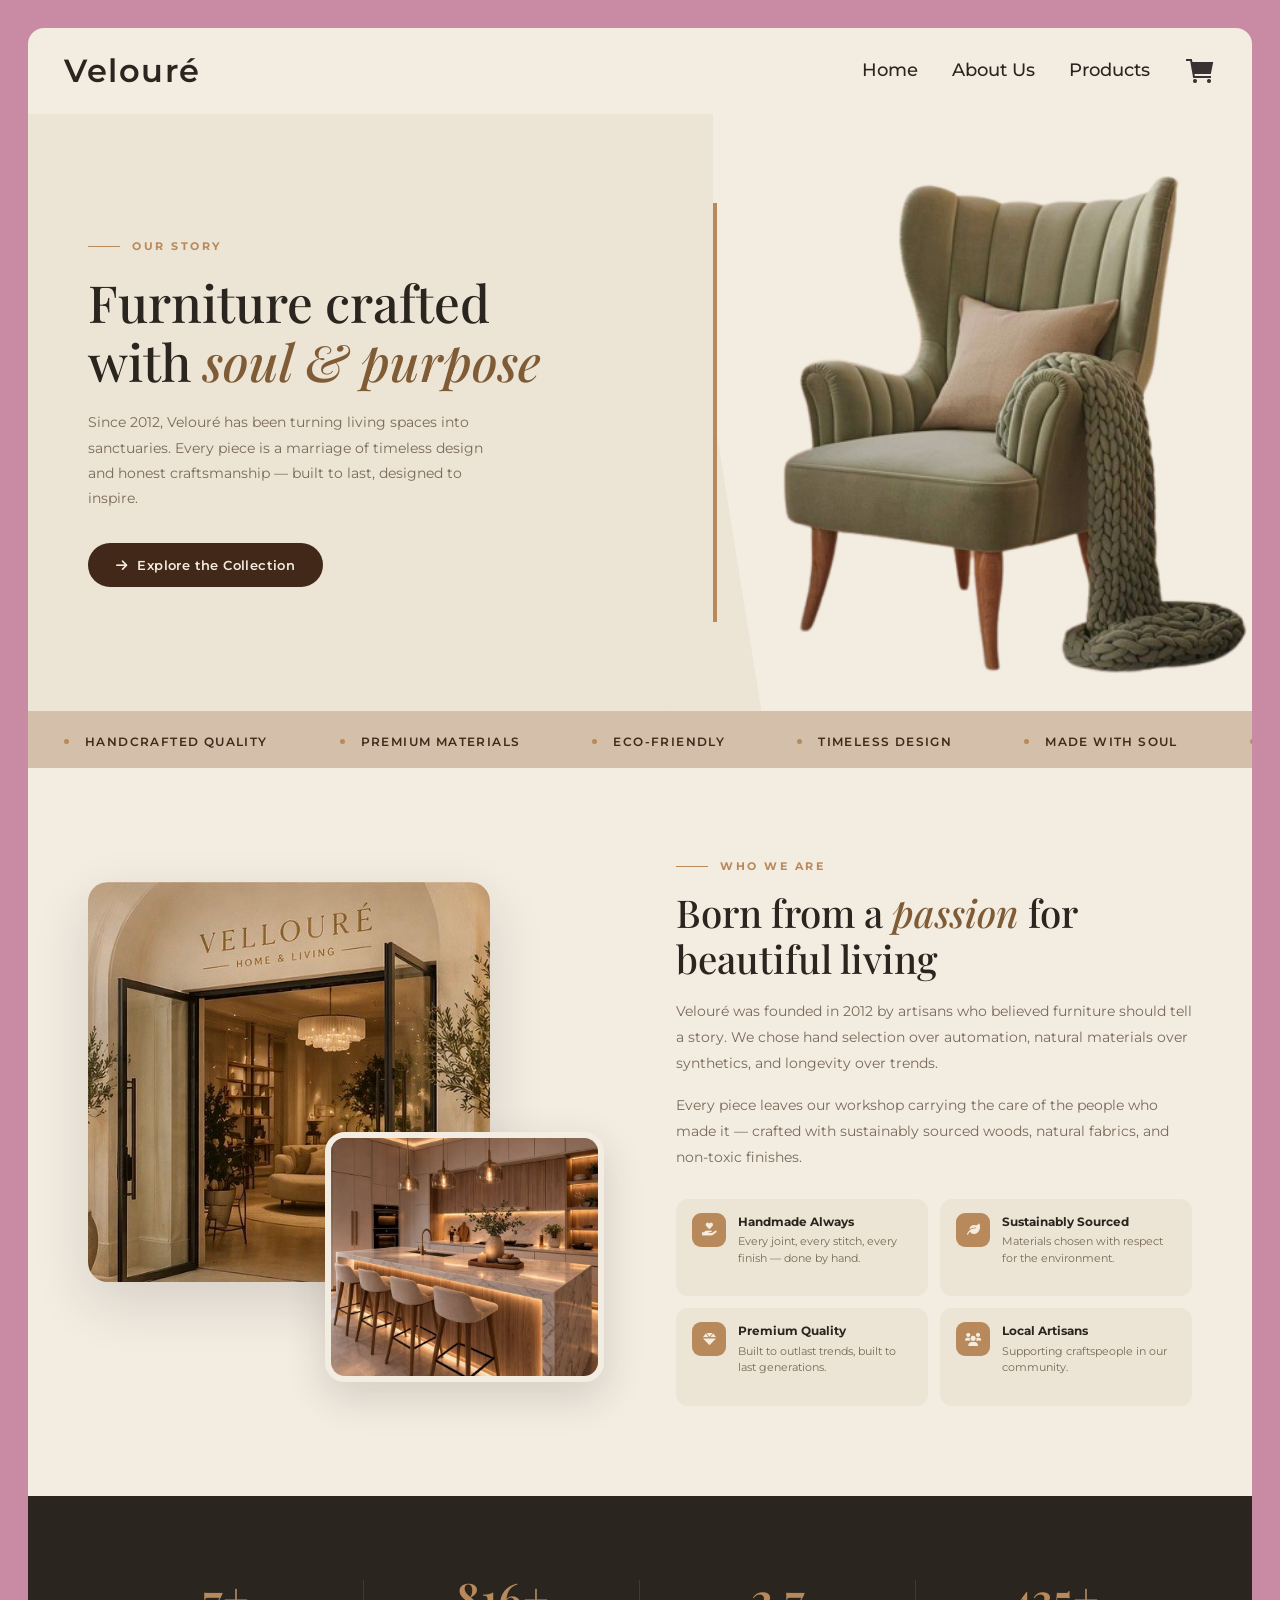
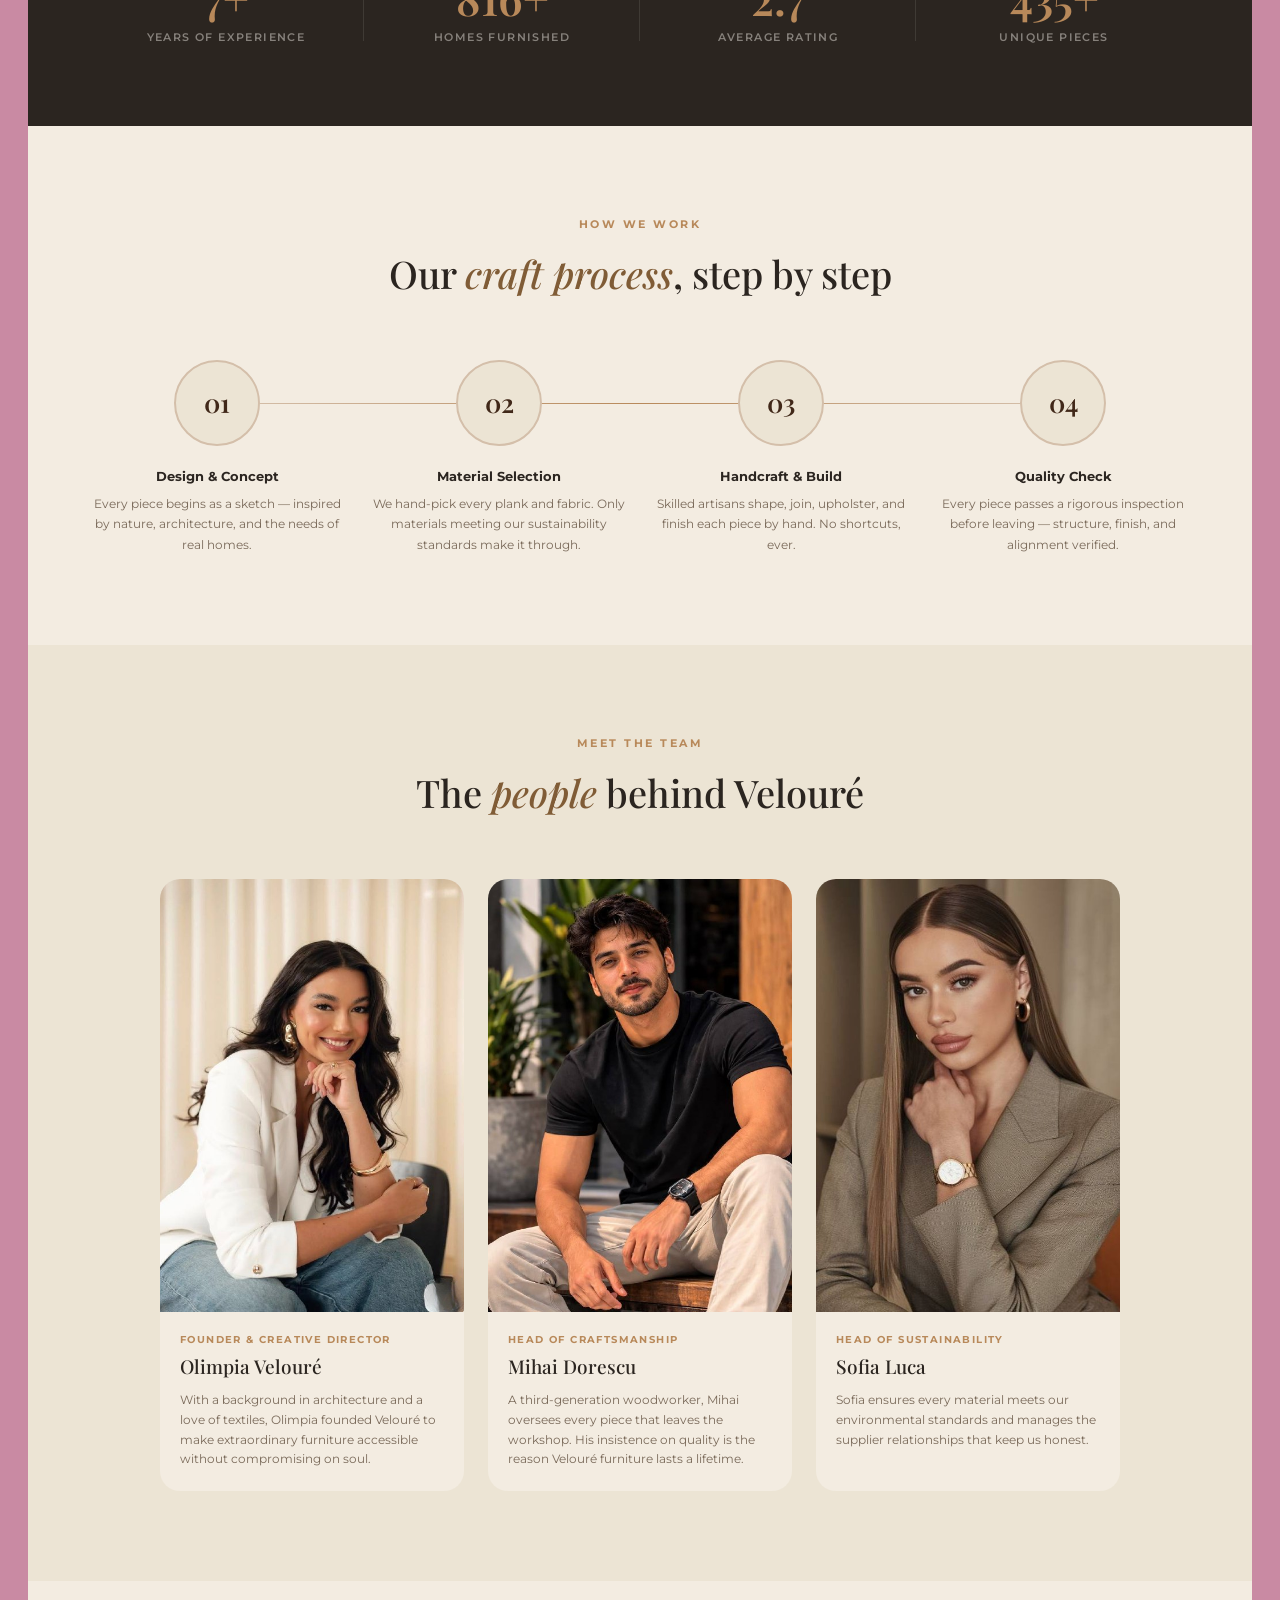
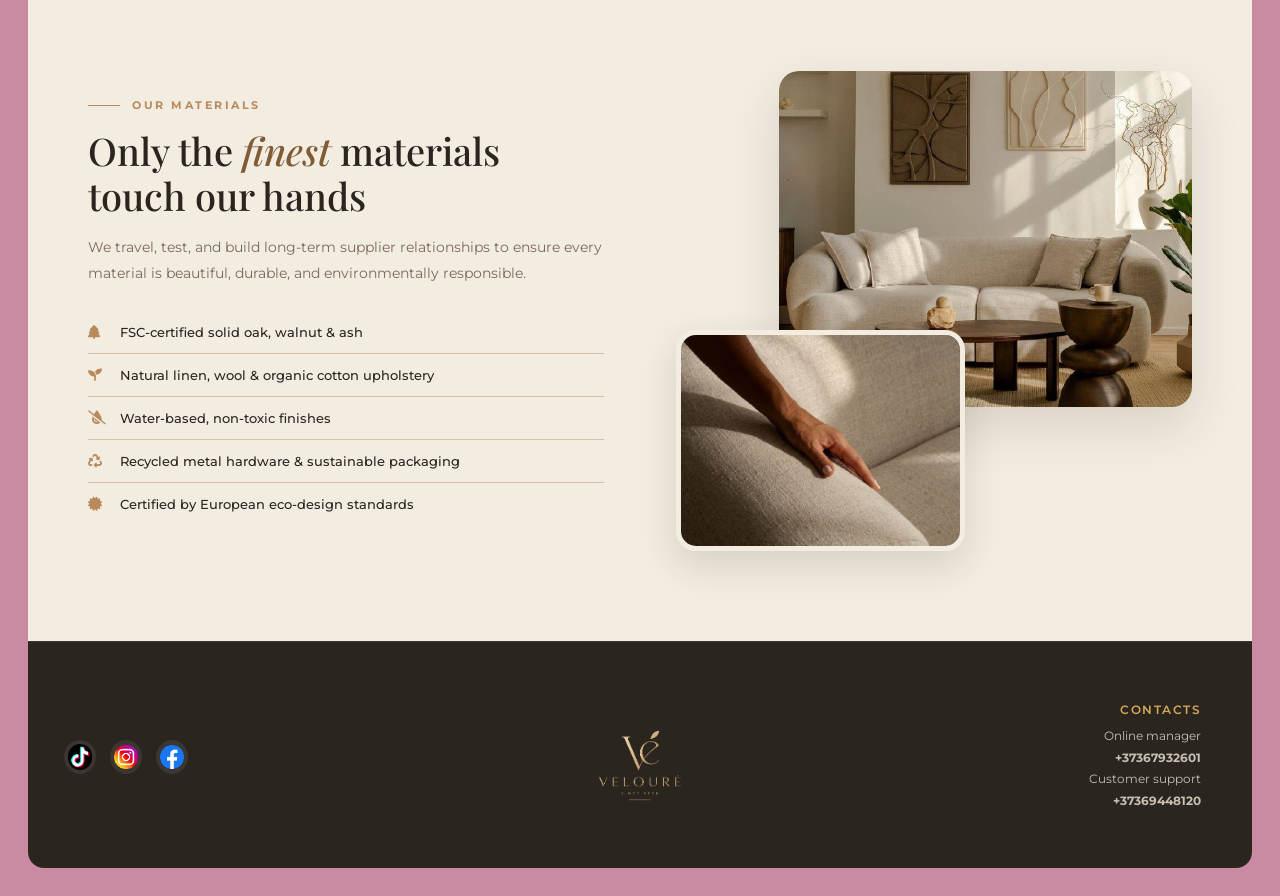
==== commit 55b8f1f2: "complete mission" ====
--- a/about.html
+++ b/about.html
@@ -4,6 +4,7 @@
   <meta charset="UTF-8">
   <meta name="viewport" content="width=device-width, initial-scale=1.0">
   <title>Velouré — About Us</title>
+  <link rel="icon" type="image/png" sizes="36x36" href="images/logo-negru.png">
   <link rel="stylesheet" href="https://cdnjs.cloudflare.com/ajax/libs/font-awesome/6.0.0/css/all.min.css">
   <link href="https://fonts.googleapis.com/css2?family=Montserrat:wght@300;400;500;600;700&display=swap" rel="stylesheet">
   <link href="https://fonts.googleapis.com/css2?family=Playfair+Display:ital,wght@0,400..900;1,400..900&display=swap" rel="stylesheet">
@@ -21,18 +22,60 @@
     a { text-decoration: none; color: inherit; }
 
     /* ── NAVBAR ── */
-    .navbar { display:flex; align-items:center; justify-content:space-between; padding:18px 36px; background:var(--cream); border-radius:16px 16px 0 0; border-bottom:1.5px solid var(--tan); box-shadow:0 2px 12px rgba(65,40,25,.07); position:relative; z-index:100; }
-    .logo { font-family:"Playfair Display",serif; font-size:30px; font-weight:600; letter-spacing:1.5px; color:var(--dark); }
-    .nav-links { display:flex; align-items:center; gap:32px; margin-left:auto; }
-    .nav-links a { font-size:14px; font-weight:500; color:var(--dark); position:relative; transition:color .25s; }
-    .nav-links a::after { content:""; position:absolute; left:0; bottom:-3px; width:0; height:1px; background:var(--gold); transition:width .3s; }
-    .nav-links a:hover { color:var(--gold); }
-    .nav-links a:hover::after, .nav-links a.active::after { width:100%; }
-    .nav-links a.active { color:var(--gold); }
-    .nav-links img { width:28px; height:28px; object-fit:contain; cursor:pointer; transition:transform .25s; }
-    .nav-links img:hover { transform:scale(1.12); }
-
-    /* ── HERO ── */
+    .navbar {
+  display: flex;
+  align-items: center;
+  justify-content: space-between;
+  padding: 18px 36px;
+  background: #f3ece1;
+  border-radius: 16px 16px 0 0;
+}
+
+.logo {
+  font-size: 32px;
+  font-weight: 600;
+  letter-spacing: 1.5px;
+  color: #2b2520;
+}
+
+.nav-right { 
+    display: none; 
+}
+
+.nav-links {
+  display: flex;
+  align-items: center;
+  gap: 34px;
+  margin-left: auto;
+}
+
+.nav-links a {
+  font-size: 18px;
+  font-weight: 500;
+  color: #2b2520;
+  position: relative;
+  transition: color 0.25s ease;
+}
+.nav-links a::after {
+  content: "";
+  position: absolute;
+  left: 0; bottom: -4px;
+  width: 0; height: 1px;
+  background: #b8895a;
+  transition: width 0.3s ease;
+}
+.nav-links a:hover { color: #b8895a; }
+.nav-links a:hover::after { width: 100%; }
+
+.nav-links img {
+  width: 32px; height: 32px;
+  object-fit: contain;
+  cursor: pointer;
+  transition: transform 0.25s ease;
+}
+.nav-links img:hover { transform: scale(1.12); }
+
+    /* hero */
     .about-hero { background:var(--cream); display:flex; align-items:stretch; min-height:500px; overflow:hidden; }
     .hero-left { flex:1; background:var(--beige); padding:80px 60px; display:flex; flex-direction:column; justify-content:center; position:relative; z-index:2; }
     .hero-left::after { content:""; position:absolute; right:-48px; top:0; bottom:0; width:96px; background:var(--beige); clip-path:polygon(0 0,0% 100%,100% 100%); z-index:1; }
@@ -47,8 +90,8 @@
     .hero-cta { display:inline-flex; align-items:center; gap:10px; background:var(--brown); color:var(--cream); padding:12px 28px; border-radius:30px; font-size:13px; font-weight:600; letter-spacing:.4px; transition:background .25s, transform .2s; width:fit-content; }
     .hero-cta:hover { background:#6b4226; transform:translateY(-2px); }
 
-    .hero-right { width:44%; position:relative; overflow:hidden; }
-    .hero-right img { width:100%; height:100%; object-fit:cover; filter:brightness(.88) saturate(1.1); }
+    .hero-right { width:44%; position:relative; overflow:hidden; display: flex; justify-content: center; align-items: flex-start; }
+    .hero-right img { width:550px; height: auto; object-fit:cover; filter:brightness(.88) saturate(1.1); margin-top: -180px;  margin-bottom: -30px; }
     .hero-right::before { content:""; position:absolute; left:0; top:15%; bottom:15%; width:4px; background:var(--gold); z-index:3; }
 
     .hero-stat-card { position:absolute; bottom:36px; left:-26px; background:var(--brown); color:var(--cream); border-radius:14px; padding:20px 24px; z-index:4; box-shadow:0 16px 48px rgba(43,37,32,.3); animation:floatIn .8s .3s ease both; }
@@ -56,14 +99,14 @@
     .hero-stat-card .hsc-num { font-family:"Playfair Display",serif; font-size:34px; font-weight:600; line-height:1; margin-bottom:3px; }
     .hero-stat-card .hsc-lbl { font-size:11px; opacity:.65; letter-spacing:.8px; }
 
-    /* ── MARQUEE ── */
+    /* marquee */
     .marquee-strip { background:var(--tan); padding:16px 0; overflow:hidden; white-space:nowrap; }
     .marquee-track { display:inline-flex; animation:marquee 28s linear infinite; }
     .marquee-item { display:inline-flex; align-items:center; gap:16px; padding:0 36px; font-size:12px; font-weight:600; text-transform:uppercase; letter-spacing:1.4px; color:var(--brown); }
     .marquee-dot { width:5px; height:5px; background:var(--gold); border-radius:50%; flex-shrink:0; }
     @keyframes marquee { 0%{transform:translateX(0)} 100%{transform:translateX(-50%)} }
 
-    /* ── STORY ── */
+    /* story */
     .story-section { background:var(--cream); padding:90px 60px; }
     .story-inner { display:grid; grid-template-columns:1fr 1fr; gap:72px; max-width:1140px; margin:0 auto; align-items:center; }
 
@@ -72,8 +115,6 @@
     .story-img-main img { width:100%; height:100%; object-fit:cover; }
     .story-img-accent { position:absolute; bottom:0; right:0; width:54%; height:50%; border-radius:20px; overflow:hidden; border:6px solid var(--cream); box-shadow:0 14px 40px rgba(43,37,32,.16); }
     .story-img-accent img { width:100%; height:100%; object-fit:cover; }
-    .year-badge { position:absolute; top:48%; left:62%; background:var(--gold); color:var(--cream); border-radius:50%; width:76px; height:76px; display:flex; flex-direction:column; align-items:center; justify-content:center; font-size:9px; font-weight:700; letter-spacing:1px; text-transform:uppercase; z-index:5; box-shadow:0 8px 24px rgba(184,137,90,.4); }
-    .year-badge span { font-size:20px; font-weight:700; line-height:1; }
 
     .section-eyebrow { font-size:11px; font-weight:700; letter-spacing:2.5px; text-transform:uppercase; color:var(--gold); margin-bottom:14px; display:flex; align-items:center; gap:12px; }
     .section-eyebrow::before { content:""; display:block; width:32px; height:1px; background:var(--gold); }
@@ -89,7 +130,7 @@
     .sv-info h4 { font-size:12px; font-weight:700; color:var(--dark); margin-bottom:2px; }
     .sv-info p { font-size:11px; color:var(--muted); line-height:1.5; }
 
-    /* ── STATS ── */
+    /* stats */
     .stats-band { background:var(--dark); padding:64px 60px; }
     .stats-inner { max-width:1140px; margin:0 auto; display:grid; grid-template-columns:repeat(4,1fr); }
     .stat-block { text-align:center; padding:16px 10px; position:relative; }
@@ -97,7 +138,7 @@
     .stat-block .sb-num { font-family:"Playfair Display",serif; font-size:clamp(34px,3.5vw,50px); font-weight:600; color:var(--gold); line-height:1; margin-bottom:8px; }
     .stat-block .sb-lbl { font-size:11px; font-weight:600; letter-spacing:1.4px; text-transform:uppercase; color:rgba(246,241,234,.45); }
 
-    /* ── PROCESS ── */
+    /* process */
     .process-section { background:var(--cream); padding:90px 60px; }
     .section-header { text-align:center; margin-bottom:56px; }
     .section-header .eyebrow { font-size:11px; font-weight:700; letter-spacing:2.5px; text-transform:uppercase; color:var(--gold); margin-bottom:12px; }
@@ -114,7 +155,7 @@
     .ps-title { font-size:13px; font-weight:700; color:var(--dark); margin-bottom:8px; }
     .ps-desc { font-size:12px; color:var(--muted); line-height:1.7; }
 
-    /* ── TEAM ── */
+    /* team */
     .team-section { background:var(--beige); padding:90px 60px; }
     .team-grid { display:grid; grid-template-columns:repeat(3,1fr); gap:24px; max-width:960px; margin:48px auto 0; }
 
@@ -123,12 +164,13 @@
     .team-card:hover { transform:translateY(-5px); box-shadow:0 18px 48px rgba(43,37,32,.13); }
 
     .tc-avatar { width:100%; aspect-ratio:1; background:linear-gradient(135deg,var(--tan) 0%,var(--beige) 100%); display:flex; align-items:center; justify-content:center; font-family:"Playfair Display",serif; font-size:52px; color:var(--brown); font-weight:500; }
+    .tc-avatar img { width: 800px; height: 433px; }
     .tc-body { padding:20px 20px 22px; }
     .tc-role { font-size:10px; font-weight:700; letter-spacing:1.4px; text-transform:uppercase; color:var(--gold); margin-bottom:5px; }
     .tc-name { font-family:"Playfair Display",serif; font-size:19px; font-weight:500; color:var(--dark); margin-bottom:8px; }
     .tc-bio { font-size:12px; color:var(--muted); line-height:1.65; }
 
-    /* ── MATERIALS ── */
+    /* materials */
     .materials-section { background:var(--cream); padding:90px 60px; }
     .materials-inner { max-width:1140px; margin:0 auto; display:grid; grid-template-columns:1fr 1fr; gap:72px; align-items:center; }
     .mat-text h2 { font-family:"Playfair Display",serif; font-size:clamp(24px,3vw,38px); font-weight:500; color:var(--dark); margin-bottom:16px; line-height:1.2; }
@@ -145,35 +187,76 @@
     .mat-img-b { position:absolute; bottom:0; left:0; width:56%; height:46%; border-radius:20px; overflow:hidden; border:5px solid var(--cream); box-shadow:0 14px 38px rgba(43,37,32,.15); }
     .mat-img-b img { width:100%; height:100%; object-fit:cover; }
 
-    /* ── FOOTER ── */
-    .footer { background:var(--dark); color:var(--cream); padding:40px 36px 36px; display:grid; grid-template-columns:1fr 1fr 1fr; align-items:center; gap:30px; border-top:1px solid rgba(246,241,234,.08); border-radius:0 0 16px 16px; }
-    .footer-social { display:flex; gap:14px; }
-    .footer-social a { width:32px; height:34px; display:flex; align-items:center; justify-content:center; border-radius:50%; background:rgba(246,241,234,.08); transition:background .25s,transform .25s; }
-    .footer-social a:hover { background:rgba(246,241,234,.18); transform:translateY(-2px); }
-    .footer-social img { width:24px; height:26px; object-fit:contain; }
-    .footer-logo { display:flex; justify-content:center; }
-    .footer-logo img { width:150px; height:150px; object-fit:contain; }
-    .footer-contact { text-align:right; padding:0 15px; }
-    .footer-contact h3 { font-size:12px; font-weight:600; margin-bottom:8px; letter-spacing:1.5px; text-transform:uppercase; color:#d4a857; }
-    .footer-contact p { font-size:12px; color:#c8bfb2; margin-bottom:3px; }
-
-    /* ── REVEAL ── */
+    /* footer */
+    .footer {
+  background: #2b2520;
+  color: #f3ece1;
+  padding: 40px 36px 36px;
+  display: grid;
+  grid-template-columns: 1fr 1fr 1fr;
+  align-items: center;
+  gap: 30px;
+  border-top: 1px solid rgba(246, 241, 234, 0.08);
+  border-radius: 0 0 16px 16px;
+}
+
+.footer-social {
+  display: flex;
+  gap: 14px;
+}
+
+.footer-social a {
+  width: 32px; height: 34px;
+  display: flex;
+  align-items: center;
+  justify-content: center;
+  border-radius: 50%;
+  background: rgba(246, 241, 234, 0.08);
+  transition: background 0.25s ease, transform 0.25s ease;
+}
+.footer-social a:hover {
+  background: rgba(246, 241, 234, 0.18);
+  transform: translateY(-2px);
+}
+.footer-social img {
+  width: 24px; height: 26px;
+  object-fit: contain;
+}
+
+.footer-logo { display: flex; justify-content: center; }
+.footer-logo img { 
+    width: 150px;
+    height: 150px;
+    object-fit: contain; 
+}
+
+.footer-contact { text-align: right; padding: 0px 15px;}
+.footer-contact h3 {
+  font-size: 12px;
+  font-weight: 600;
+  margin-bottom: 8px;
+  letter-spacing: 1.5px;
+  text-transform: uppercase;
+  color: #d4a857;
+}
+.footer-contact p {
+  font-size: 12px;
+  color: #c8bfb2;
+  margin-bottom: 3px;
+}
+
+    /* reveal */
     .reveal { opacity:0; transform:translateY(24px); transition:opacity .6s ease,transform .6s ease; }
     .reveal.show { opacity:1; transform:translateY(0); }
 
-    /* ── NAV AUTH ── */
-    .btn-sign { background:var(--brown); color:var(--cream); padding:7px 18px; border-radius:20px; font-size:12px; font-weight:600; font-family:"Montserrat",sans-serif; border:none; cursor:pointer; transition:background .25s; }
-    .btn-sign:hover { background:#6b4226; }
-    .user-pill { display:flex; align-items:center; gap:7px; background:var(--beige); border-radius:20px; padding:6px 14px 6px 10px; font-size:12px; font-weight:600; color:var(--brown); cursor:pointer; border:1px solid var(--tan); }
-
-    /* ── HAMBURGER ── */
+    /* hamburger */
     .hamburger { display:none; flex-direction:column; gap:5px; padding:6px; background:none; border:none; cursor:pointer; }
     .hamburger span { display:block; width:22px; height:2px; background:var(--dark); border-radius:2px; transition:transform .3s,opacity .3s; }
     .hamburger.open span:nth-child(1) { transform:translateY(7px) rotate(45deg); }
     .hamburger.open span:nth-child(2) { opacity:0; }
     .hamburger.open span:nth-child(3) { transform:translateY(-7px) rotate(-45deg); }
 
-    /* ── RESPONSIVE ── */
+    /* responsive */
     @media (max-width:1024px) {
       .story-inner, .materials-inner { grid-template-columns:1fr; gap:44px; }
       .story-images, .mat-visual { height:360px; }
@@ -209,22 +292,18 @@
 </head>
 <body>
 
-  <!-- NAVBAR -->
+  <!-- navbar -->
   <header class="navbar">
     <div class="logo">Velouré</div>
     <nav class="nav-links">
       <a href="index.html">Home</a>
       <a href="about.html" class="active">About Us</a>
       <a href="products.html">Products</a>
-      <div id="nav-auth"></div>
-      <div style="position:relative;display:inline-flex;">
         <img src="images/cart.png" alt="Cart" onclick="window.location.href='cart.html'">
-        <span id="cart-badge" style="position:absolute;top:-6px;right:-6px;background:#b8895a;color:#fff;border-radius:50%;width:16px;height:16px;font-size:10px;display:none;align-items:center;justify-content:center;font-weight:600;"></span>
-      </div>
     </nav>
   </header>
 
-  <!-- HERO -->
+  <!-- hero -->
   <section class="about-hero">
     <div class="hero-left">
       <div class="hero-eyebrow">Our Story</div>
@@ -235,15 +314,11 @@
       </a>
     </div>
     <div class="hero-right">
-      <img src="images/image 41.png" alt="Velouré Interior" onerror="this.parentElement.style.background='#d4bfaa'">
-      <div class="hero-stat-card">
-        <div class="hsc-num">12+</div>
-        <div class="hsc-lbl">Years of Craft</div>
-      </div>
+      <img src="images/hero.png" alt="Velouré Interior" onerror="this.parentElement.style.background='#d4bfaa'">
     </div>
   </section>
 
-  <!-- MARQUEE -->
+  <!-- marquee -->
   <div class="marquee-strip">
     <div class="marquee-track">
       <span class="marquee-item"><span class="marquee-dot"></span>Handcrafted Quality</span>
@@ -261,17 +336,16 @@
     </div>
   </div>
 
-  <!-- STORY -->
+  <!-- story -->
   <section class="story-section">
     <div class="story-inner">
       <div class="story-images reveal">
         <div class="story-img-main">
-          <img src="images/image 41.png" alt="Workshop" onerror="this.parentElement.style.background='#ece4d4'">
+          <img src="images/my.jpg" alt="Workshop" onerror="this.parentElement.style.background='#ece4d4'">
         </div>
         <div class="story-img-accent">
-          <img src="images/image-40.png" alt="Detail" onerror="this.parentElement.style.background='#d4bfaa'">
-        </div>
-        <div class="year-badge"><span>2012</span>Founded</div>
+          <img src="images/who2.jpg" alt="Detail" onerror="this.parentElement.style.background='#d4bfaa'">
+        </div>
       </div>
 
       <div class="story-text reveal">
@@ -294,7 +368,7 @@
             <div class="sv-info"><h4>Premium Quality</h4><p>Built to outlast trends, built to last generations.</p></div>
           </div>
           <div class="sv-item">
-            <div class="sv-icon"><i class="fa-solid fa-people-group"></i></div>
+            <div class="sv-icon"><i class="fa-solid fa-users"></i></div>
             <div class="sv-info"><h4>Local Artisans</h4><p>Supporting craftspeople in our community.</p></div>
           </div>
         </div>
@@ -302,7 +376,7 @@
     </div>
   </section>
 
-  <!-- STATS -->
+  <!-- stats -->
   <section class="stats-band">
     <div class="stats-inner">
       <div class="stat-block">
@@ -318,13 +392,13 @@
         <div class="sb-lbl">Average Rating</div>
       </div>
       <div class="stat-block">
-        <div class="sb-num" data-target="200" data-suffix="+">0</div>
+        <div class="sb-num" data-target="800" data-suffix="+">0</div>
         <div class="sb-lbl">Unique Pieces</div>
       </div>
     </div>
   </section>
 
-  <!-- PROCESS -->
+  <!-- process -->
   <section class="process-section">
     <div class="section-header reveal">
       <div class="eyebrow">How We Work</div>
@@ -354,7 +428,7 @@
     </div>
   </section>
 
-  <!-- TEAM -->
+  <!-- team -->
   <section class="team-section">
     <div class="section-header reveal">
       <div class="eyebrow">Meet the Team</div>
@@ -362,15 +436,15 @@
     </div>
     <div class="team-grid">
       <div class="team-card reveal">
-        <div class="tc-avatar">E</div>
+        <div class="tc-avatar"><img src="images/olimpia.png" alt="Olimpia Velouré"></div>
         <div class="tc-body">
           <div class="tc-role">Founder & Creative Director</div>
-          <div class="tc-name">Elena Velouré</div>
-          <div class="tc-bio">With a background in architecture and a love of textiles, Elena founded Velouré to make extraordinary furniture accessible without compromising on soul.</div>
+          <div class="tc-name">Olimpia Velouré</div>
+          <div class="tc-bio">With a background in architecture and a love of textiles, Olimpia founded Velouré to make extraordinary furniture accessible without compromising on soul.</div>
         </div>
       </div>
       <div class="team-card reveal">
-        <div class="tc-avatar">M</div>
+        <div class="tc-avatar"><img src="images/mihai.jpg" alt="Mihai Dorescu"></div>
         <div class="tc-body">
           <div class="tc-role">Head of Craftsmanship</div>
           <div class="tc-name">Mihai Dorescu</div>
@@ -378,7 +452,7 @@
         </div>
       </div>
       <div class="team-card reveal">
-        <div class="tc-avatar">S</div>
+        <div class="tc-avatar"><img src="images/sofia.jpg" alt="Sofia Luca"></div>
         <div class="tc-body">
           <div class="tc-role">Head of Sustainability</div>
           <div class="tc-name">Sofia Luca</div>
@@ -388,7 +462,7 @@
     </div>
   </section>
 
-  <!-- MATERIALS -->
+  <!-- materials -->
   <section class="materials-section">
     <div class="materials-inner">
       <div class="mat-text reveal">
@@ -405,16 +479,16 @@
       </div>
       <div class="mat-visual reveal">
         <div class="mat-img-a">
-          <img src="images/image-40.png" alt="Materials" onerror="this.parentElement.style.background='#ece4d4'">
+          <img src="images/full.jpg" alt="Materials" onerror="this.parentElement.style.background='#ece4d4'">
         </div>
         <div class="mat-img-b">
-          <img src="images/image 41.png" alt="Fabric" onerror="this.parentElement.style.background='#d4bfaa'">
+          <img src="images/texture.jpg" alt="Fabric" onerror="this.parentElement.style.background='#d4bfaa'">
         </div>
       </div>
     </div>
   </section>
 
-  <!-- FOOTER -->
+  <!-- footer -->
   <footer class="footer">
     <div class="footer-social">
       <a href="https://www.tiktok.com/@sweet.corineisan?_r=1&_t=ZS-95hrFQTZhNU"><img src="images/tiktok.png" alt="TikTok"></a>
@@ -431,16 +505,6 @@
 
   <script src="script.js"></script>
   <script>
-    /* Nav auth */
-    function renderAuth() {
-      const w = document.getElementById("nav-auth"); if (!w) return;
-      try {
-        const u = JSON.parse(localStorage.getItem("velour_user"));
-        w.innerHTML = u
-          ? `<div class="user-pill"><i class="fa-regular fa-circle-user"></i>${u.name.split(" ")[0]}</div>`
-          : `<button class="btn-sign" onclick="window.location.href='cart.html'">Sign In</button>`;
-      } catch { w.innerHTML = `<button class="btn-sign" onclick="window.location.href='cart.html'">Sign In</button>`; }
-    }
 
     /* Cart badge */
     function syncBadge() {
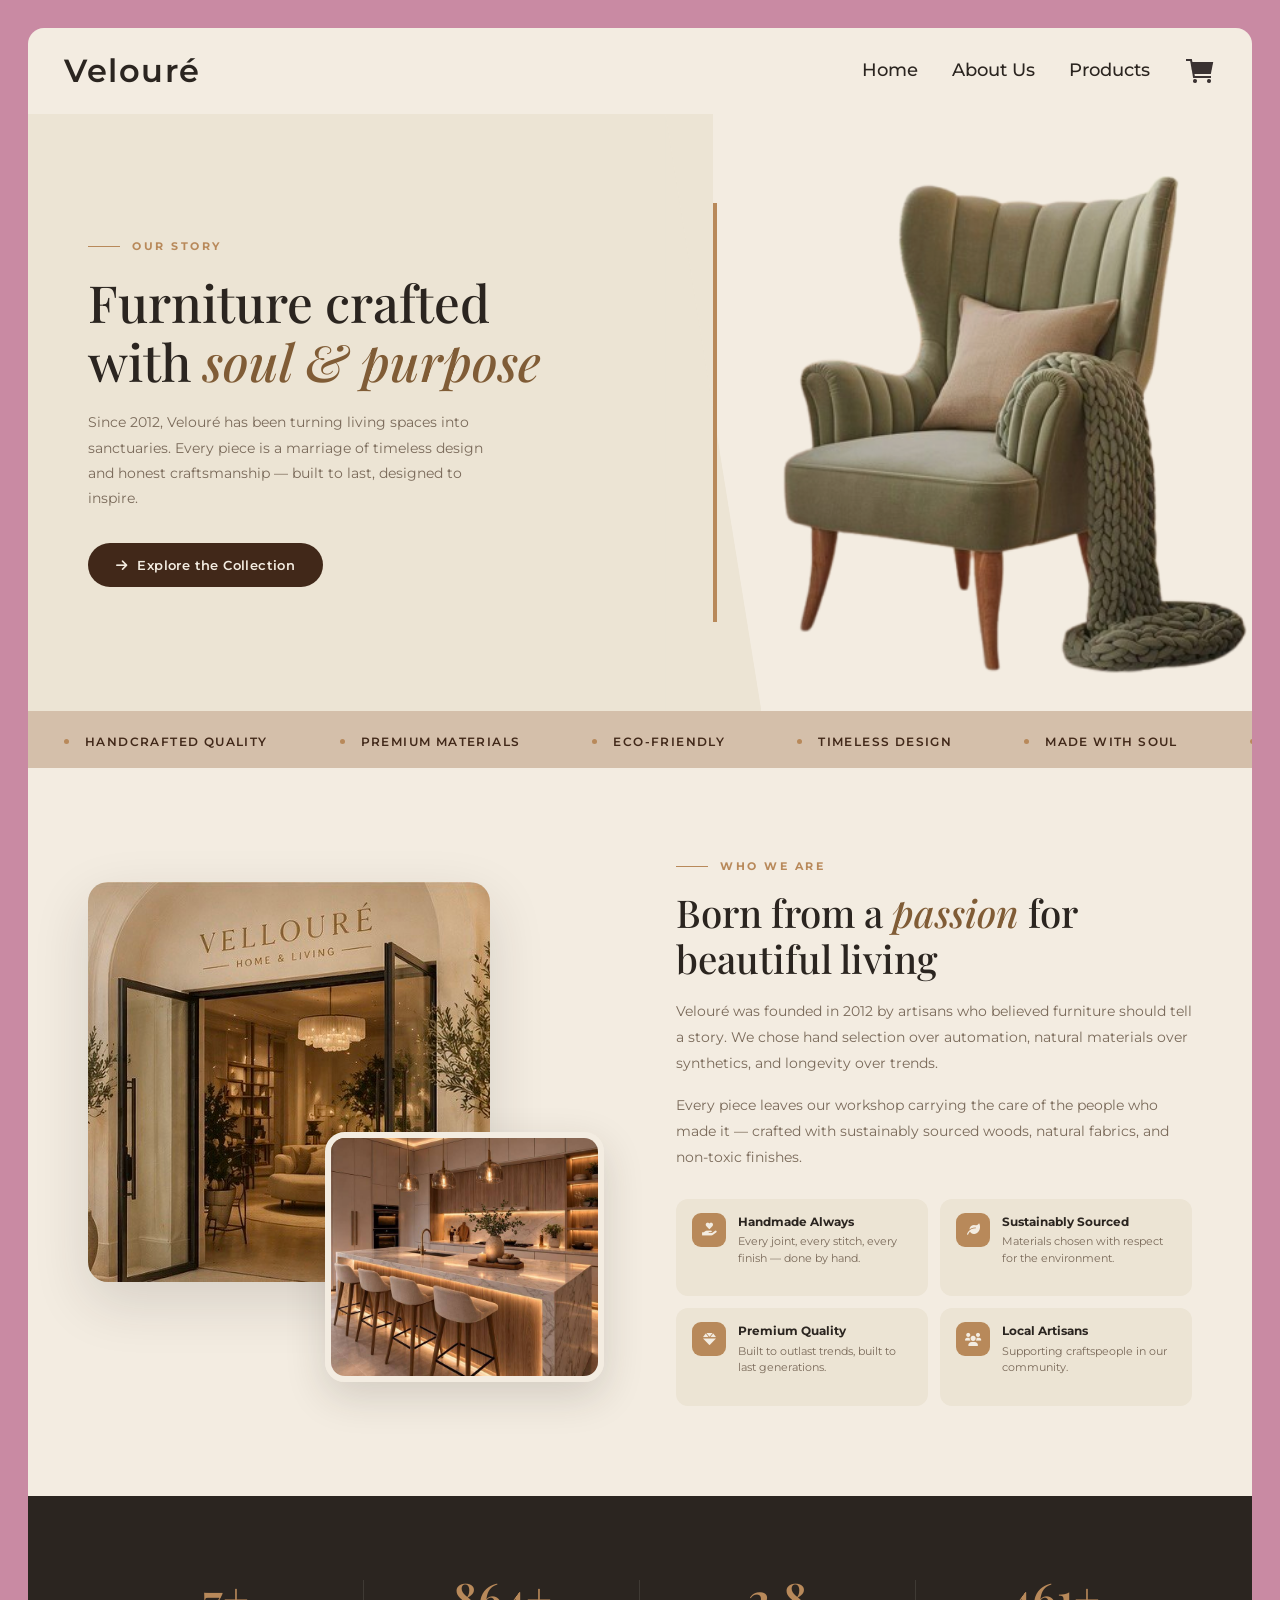
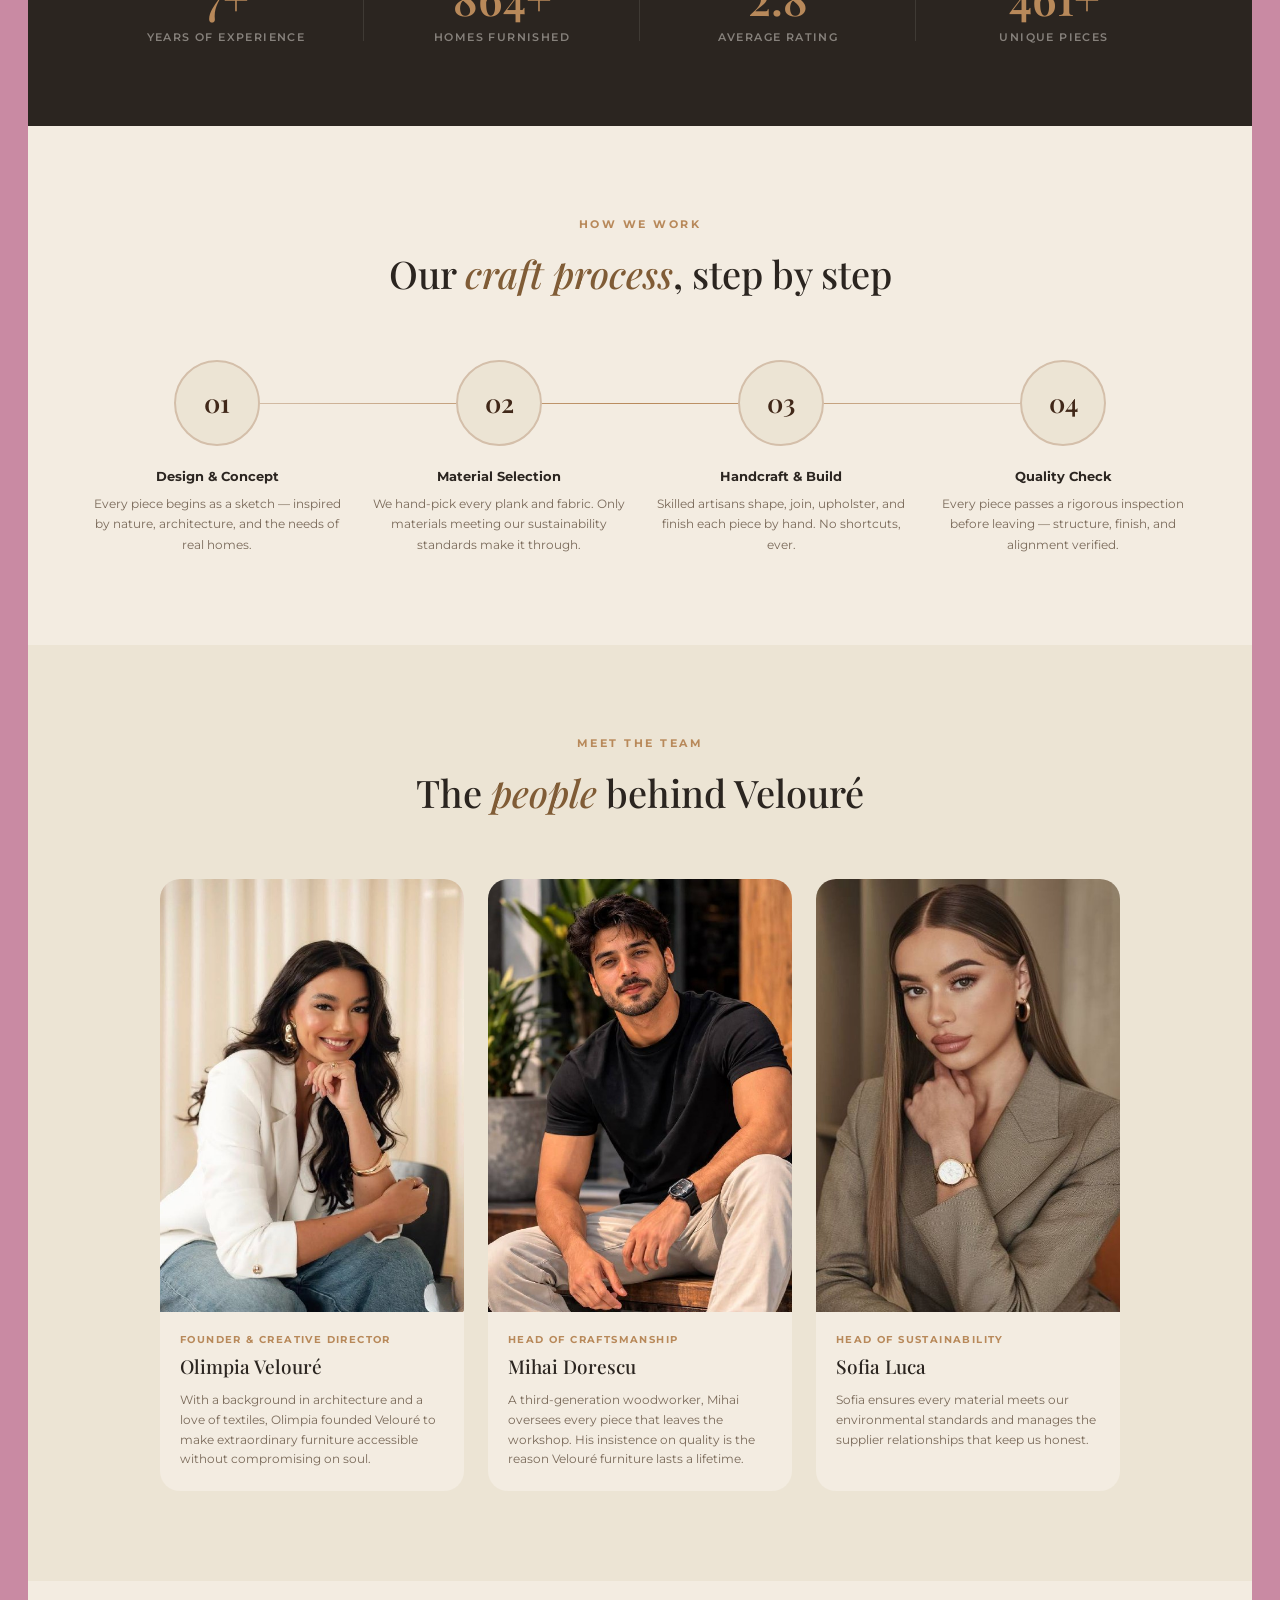
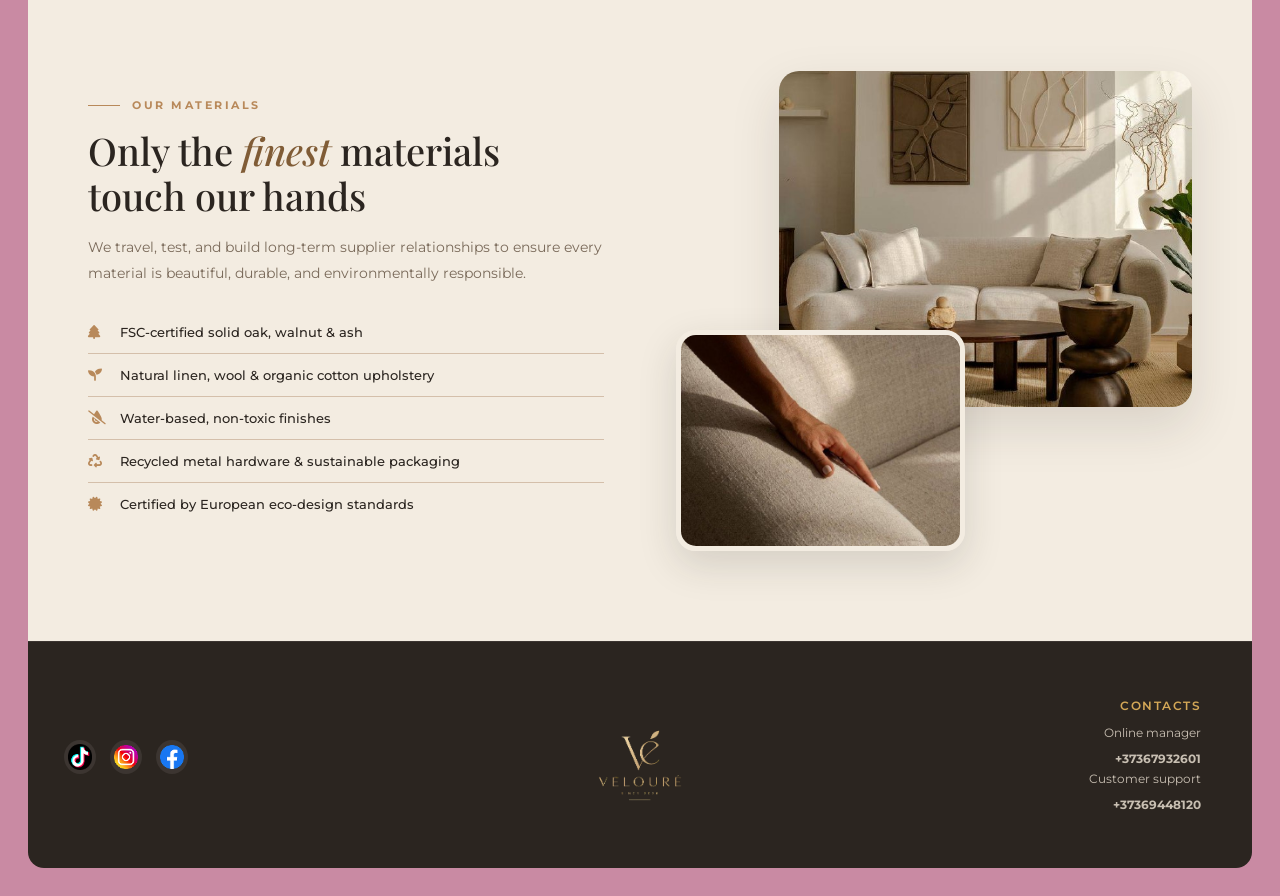
==== commit 0a88f128: "complete mission" ====
--- a/about.html
+++ b/about.html
@@ -491,15 +491,27 @@
   <!-- footer -->
   <footer class="footer">
     <div class="footer-social">
-      <a href="https://www.tiktok.com/@sweet.corineisan?_r=1&_t=ZS-95hrFQTZhNU"><img src="images/tiktok.png" alt="TikTok"></a>
-      <a href="https://www.instagram.com/corina__654?igsh=MTZzbm1tYWtoM2xhbA%3D%3D&utm_source=qr"><img src="images/instagram.png" alt="Instagram"></a>
-      <a href="https://www.facebook.com/share/1TyGj3JLKG/?mibextid=wwXIfr"><img src="images/facebook.png" alt="Facebook"></a>
-    </div>
-    <div class="footer-logo"><img src="images/logo alb.png" alt="Velouré logo"></div>
+      <a href="https://www.tiktok.com/@sweet.corineisan?_r=1&_t=ZS-95hrFQTZhNU">
+        <img src="images/tiktok.png" alt="TikTok">
+      </a>
+      <a href="https://www.instagram.com/corina__654?igsh=MTZzbm1tYWtoM2xhbA%3D%3D&utm_source=qr">
+        <img src="images/instagram.png" alt="Instagram">
+      </a>
+      <a href="https://www.facebook.com/share/1TyGj3JLKG/?mibextid=wwXIfr">
+        <img src="images/facebook.png" alt="Facebook">
+      </a>
+    </div>
+    <div class="footer-logo">
+      <a href="index.html">
+         <img src="images/logo alb.png" alt="Velouré Logo">
+      </a>
+    </div>
     <div class="footer-contact">
       <h3>Contacts</h3>
-      <p>Online manager</p><p><b>+37367932601</b></p>
-      <p>Customer support</p><p><b>+37369448120</b></p>
+      <p>Online manager</p>
+      <button><p><b>+37367932601</b></p></button>
+      <p>Customer support</p>
+      <button><p><b>+37369448120</b></p></button>
     </div>
   </footer>
 
